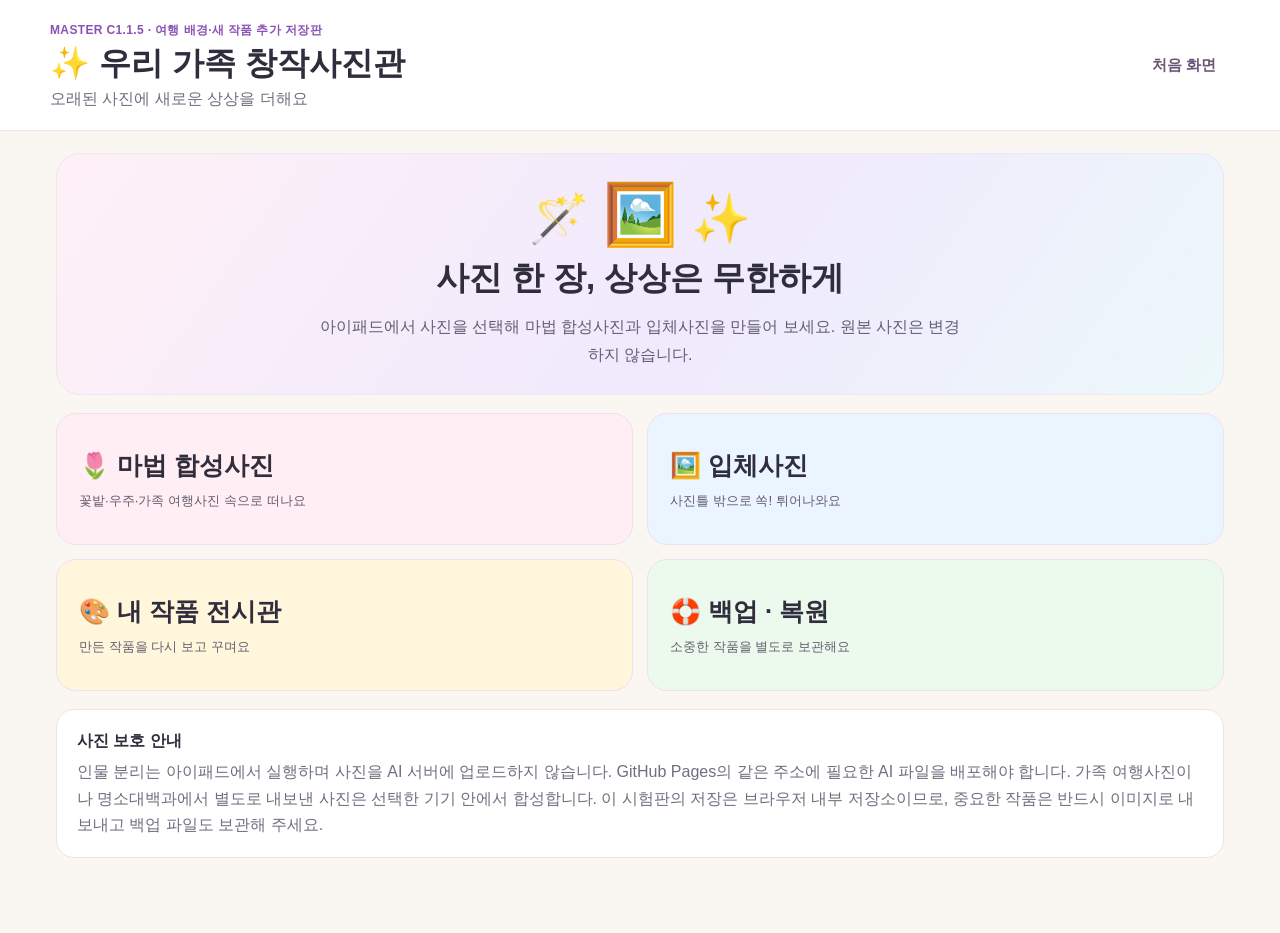
==== index.html @ 262cdc50 "Add files via upload" ====
<!doctype html>
<html lang="ko"><head><meta charset="utf-8"><meta name="viewport" content="width=device-width, initial-scale=1, viewport-fit=cover"><meta name="theme-color" content="#faf5ee"><meta name="apple-mobile-web-app-capable" content="yes"><meta name="apple-mobile-web-app-title" content="창작사진관"><title>우리 가족 창작사진관 C1.1.5</title><link rel="manifest" href="manifest.webmanifest"><link rel="stylesheet" href="style.css?v=C1_1_5"></head><body>
<header><div><span class="eyebrow">MASTER C1.1.5 · 여행 배경·새 작품 추가 저장판</span><h1>✨ 우리 가족 창작사진관</h1><p>오래된 사진에 새로운 상상을 더해요</p></div><button class="quiet" id="homeBtn">처음 화면</button></header>
<main>
<section id="home" class="screen active"><div class="hero"><div class="hero-art">🪄 <span>🖼️</span> ✨</div><h2>사진 한 장, 상상은 무한하게</h2><p>아이패드에서 사진을 선택해 마법 합성사진과 입체사진을 만들어 보세요. 원본 사진은 변경하지 않습니다.</p></div><div class="home-grid"><button class="home-tile pink" data-mode="magic"><b>🌷 마법 합성사진</b><span>꽃밭·우주·가족 여행사진 속으로 떠나요</span></button><button class="home-tile blue" data-mode="pop"><b>🖼️ 입체사진</b><span>사진틀 밖으로 쏙! 튀어나와요</span></button><button class="home-tile cream" id="galleryOpen"><b>🎨 내 작품 전시관</b><span>만든 작품을 다시 보고 꾸며요</span></button><button class="home-tile green" id="backupOpen"><b>🛟 백업 · 복원</b><span>소중한 작품을 별도로 보관해요</span></button></div><div class="notice"><b>사진 보호 안내</b><p>인물 분리는 아이패드에서 실행하며 사진을 AI 서버에 업로드하지 않습니다. GitHub Pages의 같은 주소에 필요한 AI 파일을 배포해야 합니다. 가족 여행사진이나 명소대백과에서 별도로 내보낸 사진은 선택한 기기 안에서 합성합니다. 이 시험판의 저장은 브라우저 내부 저장소이므로, 중요한 작품은 반드시 이미지로 내보내고 백업 파일도 보관해 주세요.</p></div></section>
<section id="editor" class="screen"><div class="section-head"><div><span class="eyebrow" id="modeLabel">마법 합성사진</span><h2>나만의 작품 만들기</h2></div><button class="quiet" id="backToHome">← 돌아가기</button></div><div class="work-layout"><div class="canvas-wrap"><canvas id="scene" width="900" height="900" aria-label="작품 미리보기"></canvas><div class="canvas-actions"><div class="photo-picker-wrap"><label for="photoFile" class="photo-picker-title">📷 사진 가져오기</label><input type="file" id="photoFile" class="photo-picker" accept="image/*,.jpg,.jpeg,.png,.webp,.heic,.heif" aria-label="아이패드 사진 보관함에서 사진 선택"><div id="photoStatus" class="photo-status" role="status">위의 파일 선택을 누르고 사진 보관함에서 선택하세요.</div></div><button id="exportPng" class="button">⬇️ 완성사진 저장</button></div><div class="help" id="canvasHelp">사진을 고른 뒤 ✂️ 누끼에서 마법으로 인물을 분리해 보세요.</div></div><div class="controls"><div class="tab-row"><button data-tab="setting" class="tab selected">🎨 꾸미기</button><button data-tab="cutout" class="tab">✂️ 누끼</button><button data-tab="details" class="tab">✨ 장식</button><button data-tab="save" class="tab">💾 저장</button></div><div class="panel active" id="panel-setting"><h3>배경 선택</h3><div id="backgrounds" class="choices"></div>
<div class="travel-import">
<h3>🏖️ 우리 가족 상상여행</h3><p class="help">가족이 찍은 여행사진을 배경으로 골라 보세요. 아이만 자동 누끼따기한 뒤 여행지 풍경에 배치할 수 있습니다.</p>
<label class="photo-picker-title" for="travelBackgroundFile">📷 가족 여행사진 배경 가져오기</label>
<input id="travelBackgroundFile" class="photo-picker" type="file" accept="image/*,.jpg,.jpeg,.png,.webp,.heic,.heif" aria-label="가족 여행사진 배경 선택">
<p class="help" style="margin-top:5px">명소대백과에서 선택해 파일 또는 사진 앱에 저장한 명소 사진도 여기서 가져올 수 있습니다. 명소대백과의 저장자료를 직접 수정하지 않습니다.</p>
<label>여행지·명소 이름<input type="text" id="placeName" maxlength="60" placeholder="예: 제주도, 에펠탑, 경복궁"></label>
<div id="travelStatus" class="photo-status" role="status">사진을 선택하면 여행 배경으로 바뀝니다.</div>
<div id="travelBackgroundAdjust" hidden><label>배경 확대 <output id="bgZoomValue">100%</output><input id="bgZoom" type="range" min="100" max="250" value="100"></label><label>좌우 위치 <output id="bgXValue">0</output><input id="bgX" type="range" min="-100" max="100" value="0"></label><label>상하 위치 <output id="bgYValue">0</output><input id="bgY" type="range" min="-100" max="100" value="0"></label></div>
<button type="button" class="button" id="clearTravelBackground">그림 배경으로 돌아가기</button>
</div><h3>인물 조절</h3><label>크기 <output id="scaleValue">100%</output><input type="range" id="scale" min="20" max="250" value="100"></label><label>기울기 <output id="rotateValue">0°</output><input type="range" id="rotate" min="-45" max="45" value="0"></label><label>그림자 <output id="shadowValue">45%</output><input type="range" id="shadow" min="0" max="100" value="45"></label><button class="button" id="resetPosition">인물 가운데로</button><div id="popSettings"><h3>액자 스타일</h3><div id="frames" class="choices"></div><label>액자 크기 <output id="frameSizeValue">70%</output><input type="range" id="frameSize" min="45" max="95" value="70"></label></div></div><div class="panel" id="panel-cutout"><h3>🪄 마법으로 인물 따기</h3><p class="help">아이 사진을 선택한 다음 버튼을 한 번 누르세요. 배경을 AI가 자동으로 분리합니다. <b>사진 원본은 외부 AI 서버에 보내지 않고 아이패드에서 처리합니다.</b> 실행에 필요한 프로그램은 창작사진관과 같은 주소에서 내려받습니다.</p><button class="button strong" id="autoPerson" type="button">🪄 자동으로 인물 따기</button><div id="personStatus" class="photo-status" role="status">사진을 가져온 뒤 마법 버튼을 누르세요.</div><details class="manual-tools"><summary>어른용: 가장자리만 조금 다듬기 (선택사항)</summary><p class="help">잘못 지워진 부분만 복구할 수 있습니다. 아이가 직접 사용할 필요는 없습니다.</p><div class="actions"><button class="button selected-tool" data-brush="erase">지우개</button><button class="button" data-brush="restore">복구 붓</button><button class="button" id="autoCorners" type="button" style="display:none">숨긴 이전 도구</button></div><label>붓 크기 <output id="brushValue">40</output><input type="range" id="brushSize" min="8" max="140" value="40"></label><div class="actions"><button class="button" id="undoMask">↶ 되돌리기</button><button class="button" id="resetMask">처음으로</button></div></details></div><div class="panel" id="panel-details"><h3>장식 더하기</h3><div class="stickers" id="stickers"></div><p class="help">장식을 누르면 작품에 추가됩니다. 화면에서 끌어서 이동할 수 있습니다.</p><div class="actions"><button class="button" id="deleteSticker">선택 장식 삭제</button><button class="button" id="clearSticker">장식 모두 지우기</button></div><label>장식 크기 <output id="stickerSizeValue">80</output><input type="range" id="stickerSize" min="30" max="180" value="80"></label><h3>작품 제목</h3><input type="text" id="artText" maxlength="32" placeholder="예: 별나라로 떠난 날"></div><div class="panel" id="panel-save"><h3>완성한 작품 보관하기</h3><label>작품 이름<input id="artName" type="text" maxlength="50" placeholder="내 마법 사진"></label><div class="actions"><button class="button strong" id="saveProject">💾 새 작품으로 저장</button><button class="button" id="overwriteProject" hidden>기존 작품 수정 저장</button><button class="button" id="exportPng2">⬇️ PNG 내보내기</button></div><p class="help">다시 편집한 작품을 저장해도 이전 작품은 그대로 남습니다. 별도로 「기존 작품 수정 저장」을 누를 때만 해당 작품을 변경합니다. 작품과 편집 정보를 기기의 브라우저 저장소에 보관합니다. Safari 데이터를 지우거나 앱을 삭제하면 사라질 수 있습니다. 중요한 작품은 꼭 내보내기와 백업을 하세요.</p></div></div></div></section>
<section id="gallery" class="screen"><div class="section-head"><div><span class="eyebrow">내가 만든 상상의 사진</span><h2>🎨 내 작품 전시관 <span id="workCount"></span></h2></div><button class="button" id="galleryHome">+ 새로운 작품</button></div><div id="galleryGrid" class="gallery-grid"></div><div id="emptyGallery" class="empty">아직 작품이 없어요.<br>첫 마법 사진을 만들어 볼까요? ✨</div><div class="slide-tools"><button class="button" id="slideStart">▶ 자동 감상</button><button class="button" id="slideStop">■ 멈추기</button></div></section>
<section id="backup" class="screen"><div class="section-head"><div><span class="eyebrow">자료 보호</span><h2>🛟 백업 · 복원</h2></div><button class="quiet" id="backupHome">← 돌아가기</button></div><div class="info-card"><h3>작품 전체 백업</h3><p>전시관의 작품 사진과 편집 정보를 하나의 JSON 파일로 내보냅니다. 파일이 커질 수 있으며 Safari의 브라우저 저장 기능보다 별도 백업이 안전합니다.</p><button class="button strong" id="backupDownload">전체 백업 파일 만들기</button></div><div class="info-card"><h3>백업에서 복원</h3><p>기존 작품은 그대로 두고, 백업에만 있는 작품을 추가합니다. 같은 작품 ID가 있으면 기존 작품을 보존합니다.</p><label class="button" for="backupFile">백업 파일 선택</label><input type="file" id="backupFile" accept="application/json,.json" hidden></div><div class="info-card"><h3>기기 저장 안내</h3><p>이 버전은 계정 없이 단일 기기에서 동작합니다. 같은 GitHub Pages 주소의 다른 앱과 저장 용량을 공유할 수도 있습니다. 기존 명소대백과·음식도감의 Safari 데이터를 삭제하지 마세요.</p></div></section>
</main><div id="toast" role="status"></div><div id="viewModal" class="modal hidden"><div class="modal-inner"><div class="modal-top"><b id="modalTitle"></b><button class="quiet" id="modalClose">닫기 ✕</button></div><img id="modalImage" alt="완성된 작품"><div class="actions"><button class="button" id="modalEdit">✏️ 다른 작품 만들기</button><button class="button" id="modalDownload">⬇️ 이미지 저장</button><button class="button danger" id="modalDelete">작품 삭제</button></div></div></div><script src="app.js?v=C1_1_5"></script></body></html>
---- style.css ----
:root{--ink:#302d3d;--muted:#736d80;--accent:#8b52b5;--line:#ebe3eb;--paper:#fff;--bg:#faf7f2}*{box-sizing:border-box}html{font-family:-apple-system,BlinkMacSystemFont,"Apple SD Gothic Neo","Malgun Gothic",sans-serif;color:var(--ink);background:var(--bg)}body{margin:0}header{display:flex;justify-content:space-between;align-items:center;gap:12px;padding:20px max(20px,calc((100vw - 1180px)/2));background:#fff;border-bottom:1px solid var(--line)}h1{font-size:clamp(23px,4vw,32px);margin:3px 0}header p{margin:0;color:var(--muted)}.eyebrow{font-size:12px;font-weight:750;color:var(--accent);letter-spacing:.03em}h2{font-size:clamp(22px,3vw,27px);margin:6px 0 12px}h3{font-size:17px;margin:18px 0 9px}main{max-width:1200px;margin:0 auto;padding:22px 16px 75px}.screen{display:none}.screen.active{display:block}.hero{background:linear-gradient(125deg,#fff0f6,#f0eafd 55%,#ecf8fa);border:1px solid #f0e6ef;border-radius:24px;text-align:center;padding:25px 18px}.hero-art{font-size:48px}.hero-art span{font-size:60px}.hero h2{font-size:clamp(23px,3.5vw,33px)}.hero p{max-width:650px;margin:0 auto;color:#655d74;line-height:1.75}.home-grid{display:grid;grid-template-columns:repeat(2,1fr);gap:14px;margin-top:18px}.home-tile{cursor:pointer;text-align:left;min-height:132px;border-radius:20px;border:1px solid #eee1ed;padding:22px;display:flex;flex-direction:column;justify-content:center;gap:10px;color:var(--ink)}.home-tile b{font-size:clamp(19px,2.7vw,25px)}.home-tile span{color:#655e6d}.pink{background:#ffeef4}.blue{background:#eaf5ff}.cream{background:#fff6dc}.green{background:#ebfaed}.notice,.info-card{background:#fff;border:1px solid var(--line);padding:18px 20px;border-radius:18px;margin-top:18px;line-height:1.65}.notice p{margin:5px 0 0;color:var(--muted)}.section-head{display:flex;justify-content:space-between;align-items:center;gap:12px;margin-bottom:16px}.work-layout{display:grid;grid-template-columns:minmax(0,1.15fr) minmax(300px,.85fr);gap:19px}.canvas-wrap,.controls{background:white;border:1px solid var(--line);border-radius:18px;padding:14px;min-width:0}#scene{display:block;width:100%;aspect-ratio:1/1;background:#f7e8fb;touch-action:none;border-radius:12px;box-shadow:0 1px 6px #0001}.canvas-actions,.actions{display:flex;flex-wrap:wrap;gap:9px;margin-top:12px}.button,.quiet{cursor:pointer;appearance:none;border:1px solid #e2d5e5;background:white;border-radius:11px;padding:11px 14px;font-size:15px;font-weight:700;color:var(--ink);text-align:center;display:inline-block;text-decoration:none}.button.strong{background:#8251a6;color:white;border-color:#8251a6}.button.danger{color:#a62a50;border-color:#f2c2ce}.quiet{border:0;color:#695576}.button:active,.quiet:active{transform:scale(.98)}.button:disabled{opacity:.45}.help{font-size:13px;line-height:1.65;color:var(--muted);margin-top:12px}.tab-row{display:grid;grid-template-columns:repeat(4,1fr);gap:4px}.tab{background:#f4eff5;border:0;border-radius:9px;padding:12px 4px;font-size:13px;font-weight:700;color:#5b5665;cursor:pointer}.tab.selected{background:#8b52b5;color:white}.panel{display:none;padding:8px 3px}.panel.active{display:block}.choices,.stickers{display:flex;gap:8px;flex-wrap:wrap}.choice{border:1px solid #e6d8e9;background:#faf6fb;padding:10px 12px;border-radius:10px;font-size:14px;font-weight:750;cursor:pointer}.choice.selected{background:#f1e3ff;border:2px solid #8b52b5;padding:9px 11px}.stickers button{font-size:25px;background:#fff;border:1px solid #ddd;border-radius:12px;padding:10px;cursor:pointer}label{display:block;font-size:14px;font-weight:700;margin:14px 0;color:#51465c}label output{float:right;color:#8b52b5}input[type=range]{width:100%;margin-top:11px;accent-color:#8b52b5;height:24px}input[type=text]{display:block;width:100%;margin-top:8px;padding:12px;border-radius:11px;border:1px solid #ded6e4;font-size:16px}#artText{margin-top:8px}.gallery-grid{display:grid;grid-template-columns:repeat(3,minmax(0,1fr));gap:14px}.work-card{background:white;border:1px solid var(--line);border-radius:16px;overflow:hidden;cursor:pointer;text-align:left;padding:0;color:inherit}.work-card img{width:100%;aspect-ratio:1/1;object-fit:contain;background:#f6eff6;display:block}.work-card div{padding:12px}.work-card b{display:block;margin-bottom:4px}.work-card span{font-size:12px;color:var(--muted)}.empty{text-align:center;padding:80px 12px;color:var(--muted);font-size:18px;line-height:1.8}.slide-tools{display:flex;gap:9px;margin-top:18px}.modal{position:fixed;inset:0;z-index:10;background:#1c152ccf;display:flex;align-items:center;justify-content:center;padding:12px}.modal.hidden{display:none}.modal-inner{background:#fff;border-radius:17px;width:min(740px,100%);max-height:96dvh;overflow:auto;padding:13px}.modal-top{display:flex;align-items:center;justify-content:space-between}.modal-inner img{max-height:65dvh;max-width:100%;width:100%;object-fit:contain;background:#f6f2f6;border-radius:8px}.modal-inner .actions{justify-content:center}#toast{position:fixed;bottom:22px;left:50%;transform:translateX(-50%);background:#33283e;color:white;padding:12px 18px;border-radius:13px;max-width:90%;z-index:30;display:none;text-align:center;box-shadow:0 6px 25px #0002}#toast.on{display:block}@media(max-width:750px){header{padding:14px 16px}header p{font-size:12px}main{padding:16px 10px 50px}.work-layout{grid-template-columns:1fr}.canvas-wrap{padding:9px}.controls{padding:11px}.section-head{align-items:start}.home-grid{gap:10px}.home-tile{padding:16px 12px;min-height:125px}.home-tile b{font-size:18px}.home-tile span{font-size:13px}.gallery-grid{grid-template-columns:repeat(2,minmax(0,1fr))}.button,.quiet{font-size:14px;padding:10px}header .quiet{white-space:nowrap}.tab{font-size:12px}}

.selected-tool{background:#f1e3ff;border-color:#8b52b5;color:#6c2f9a}

/* C1.0.1: iPad Safari에서는 숨긴 file input에 연결된 label이 사진 선택을 열지 못할 수 있어 실제 입력을 표시합니다. */
.photo-picker-wrap{width:100%;min-width:220px;flex:1 1 240px;background:#f7f0ff;border:1px solid #dbc9e8;border-radius:13px;padding:10px 12px}
.photo-picker-title{display:block;margin:0 0 8px;font-weight:800;color:#68428d;font-size:16px}
.photo-picker{display:block;max-width:100%;width:100%;font-size:16px;color:#35263c;min-height:38px}
.photo-picker::file-selector-button{background:#8251a6;color:#fff;border:0;border-radius:10px;padding:12px 14px;margin-right:8px;font-weight:750;font-size:15px;cursor:pointer}
.photo-status{font-size:13px;color:#655872;margin-top:9px;line-height:1.5;overflow-wrap:anywhere}

/* C1.1.5: travel background picker */
.travel-import{margin-top:17px;padding:13px;border:1px solid #dfcdea;border-radius:14px;background:#faf5ff}.travel-import h3{margin:0 0 6px}.travel-import .photo-picker-title{margin-top:12px}.travel-import label{margin-bottom:9px}.travel-import input[type=text]{background:white}#travelBackgroundAdjust[hidden]{display:none}
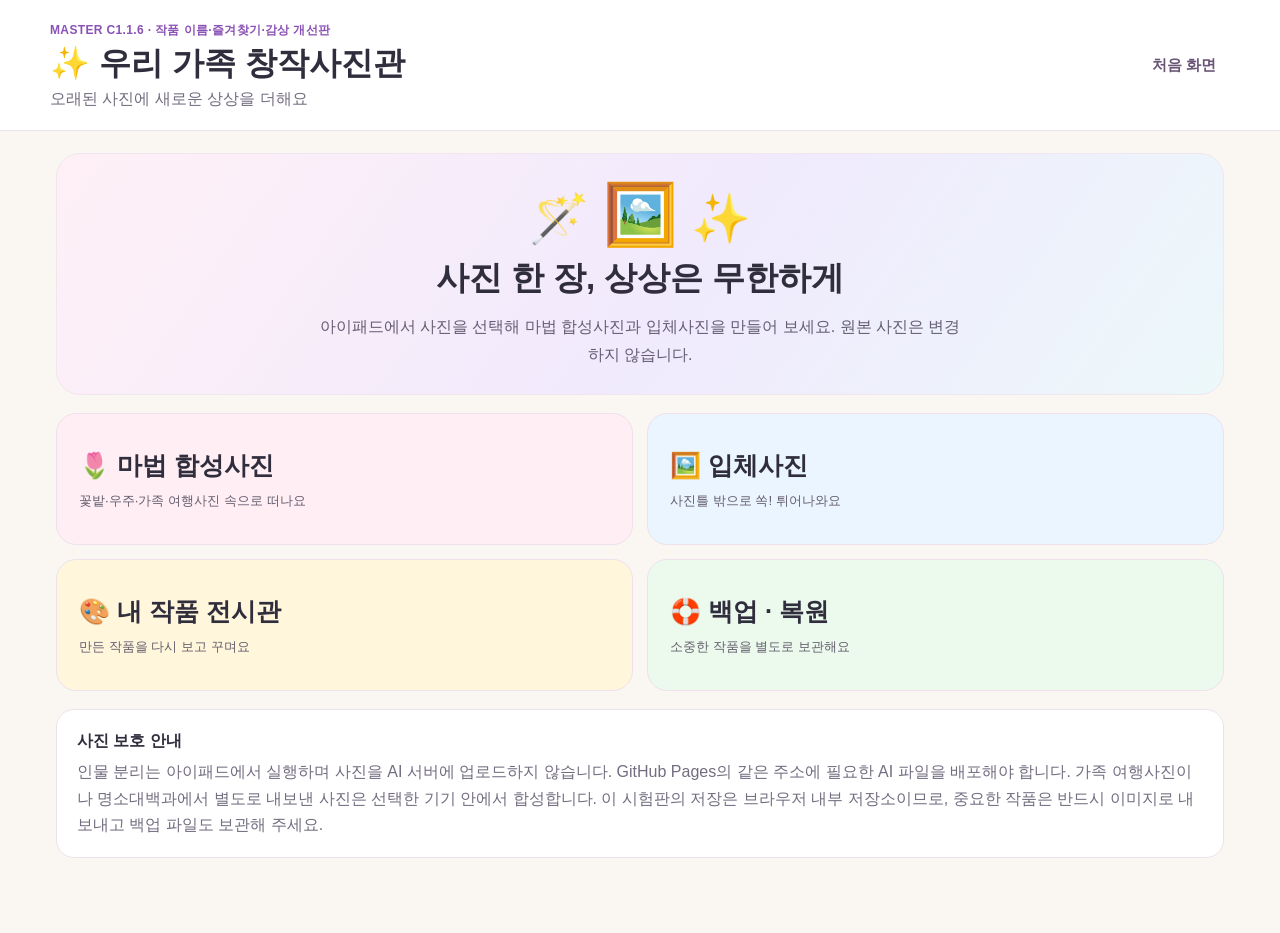
==== commit d97fbcdc: "Add files via upload" ====
--- a/index.html
+++ b/index.html
@@ -1,6 +1,6 @@
 <!doctype html>
-<html lang="ko"><head><meta charset="utf-8"><meta name="viewport" content="width=device-width, initial-scale=1, viewport-fit=cover"><meta name="theme-color" content="#faf5ee"><meta name="apple-mobile-web-app-capable" content="yes"><meta name="apple-mobile-web-app-title" content="창작사진관"><title>우리 가족 창작사진관 C1.1.5</title><link rel="manifest" href="manifest.webmanifest"><link rel="stylesheet" href="style.css?v=C1_1_5"></head><body>
-<header><div><span class="eyebrow">MASTER C1.1.5 · 여행 배경·새 작품 추가 저장판</span><h1>✨ 우리 가족 창작사진관</h1><p>오래된 사진에 새로운 상상을 더해요</p></div><button class="quiet" id="homeBtn">처음 화면</button></header>
+<html lang="ko"><head><meta charset="utf-8"><meta name="viewport" content="width=device-width, initial-scale=1, viewport-fit=cover"><meta name="theme-color" content="#faf5ee"><meta name="apple-mobile-web-app-capable" content="yes"><meta name="apple-mobile-web-app-title" content="창작사진관"><title>우리 가족 창작사진관 C1.1.6</title><link rel="manifest" href="manifest.webmanifest"><link rel="stylesheet" href="style.css?v=C1_1_6"></head><body>
+<header><div><span class="eyebrow">MASTER C1.1.6 · 작품 이름·즐겨찾기·감상 개선판</span><h1>✨ 우리 가족 창작사진관</h1><p>오래된 사진에 새로운 상상을 더해요</p></div><button class="quiet" id="homeBtn">처음 화면</button></header>
 <main>
 <section id="home" class="screen active"><div class="hero"><div class="hero-art">🪄 <span>🖼️</span> ✨</div><h2>사진 한 장, 상상은 무한하게</h2><p>아이패드에서 사진을 선택해 마법 합성사진과 입체사진을 만들어 보세요. 원본 사진은 변경하지 않습니다.</p></div><div class="home-grid"><button class="home-tile pink" data-mode="magic"><b>🌷 마법 합성사진</b><span>꽃밭·우주·가족 여행사진 속으로 떠나요</span></button><button class="home-tile blue" data-mode="pop"><b>🖼️ 입체사진</b><span>사진틀 밖으로 쏙! 튀어나와요</span></button><button class="home-tile cream" id="galleryOpen"><b>🎨 내 작품 전시관</b><span>만든 작품을 다시 보고 꾸며요</span></button><button class="home-tile green" id="backupOpen"><b>🛟 백업 · 복원</b><span>소중한 작품을 별도로 보관해요</span></button></div><div class="notice"><b>사진 보호 안내</b><p>인물 분리는 아이패드에서 실행하며 사진을 AI 서버에 업로드하지 않습니다. GitHub Pages의 같은 주소에 필요한 AI 파일을 배포해야 합니다. 가족 여행사진이나 명소대백과에서 별도로 내보낸 사진은 선택한 기기 안에서 합성합니다. 이 시험판의 저장은 브라우저 내부 저장소이므로, 중요한 작품은 반드시 이미지로 내보내고 백업 파일도 보관해 주세요.</p></div></section>
 <section id="editor" class="screen"><div class="section-head"><div><span class="eyebrow" id="modeLabel">마법 합성사진</span><h2>나만의 작품 만들기</h2></div><button class="quiet" id="backToHome">← 돌아가기</button></div><div class="work-layout"><div class="canvas-wrap"><canvas id="scene" width="900" height="900" aria-label="작품 미리보기"></canvas><div class="canvas-actions"><div class="photo-picker-wrap"><label for="photoFile" class="photo-picker-title">📷 사진 가져오기</label><input type="file" id="photoFile" class="photo-picker" accept="image/*,.jpg,.jpeg,.png,.webp,.heic,.heif" aria-label="아이패드 사진 보관함에서 사진 선택"><div id="photoStatus" class="photo-status" role="status">위의 파일 선택을 누르고 사진 보관함에서 선택하세요.</div></div><button id="exportPng" class="button">⬇️ 완성사진 저장</button></div><div class="help" id="canvasHelp">사진을 고른 뒤 ✂️ 누끼에서 마법으로 인물을 분리해 보세요.</div></div><div class="controls"><div class="tab-row"><button data-tab="setting" class="tab selected">🎨 꾸미기</button><button data-tab="cutout" class="tab">✂️ 누끼</button><button data-tab="details" class="tab">✨ 장식</button><button data-tab="save" class="tab">💾 저장</button></div><div class="panel active" id="panel-setting"><h3>배경 선택</h3><div id="backgrounds" class="choices"></div>
@@ -13,7 +13,7 @@
 <div id="travelStatus" class="photo-status" role="status">사진을 선택하면 여행 배경으로 바뀝니다.</div>
 <div id="travelBackgroundAdjust" hidden><label>배경 확대 <output id="bgZoomValue">100%</output><input id="bgZoom" type="range" min="100" max="250" value="100"></label><label>좌우 위치 <output id="bgXValue">0</output><input id="bgX" type="range" min="-100" max="100" value="0"></label><label>상하 위치 <output id="bgYValue">0</output><input id="bgY" type="range" min="-100" max="100" value="0"></label></div>
 <button type="button" class="button" id="clearTravelBackground">그림 배경으로 돌아가기</button>
-</div><h3>인물 조절</h3><label>크기 <output id="scaleValue">100%</output><input type="range" id="scale" min="20" max="250" value="100"></label><label>기울기 <output id="rotateValue">0°</output><input type="range" id="rotate" min="-45" max="45" value="0"></label><label>그림자 <output id="shadowValue">45%</output><input type="range" id="shadow" min="0" max="100" value="45"></label><button class="button" id="resetPosition">인물 가운데로</button><div id="popSettings"><h3>액자 스타일</h3><div id="frames" class="choices"></div><label>액자 크기 <output id="frameSizeValue">70%</output><input type="range" id="frameSize" min="45" max="95" value="70"></label></div></div><div class="panel" id="panel-cutout"><h3>🪄 마법으로 인물 따기</h3><p class="help">아이 사진을 선택한 다음 버튼을 한 번 누르세요. 배경을 AI가 자동으로 분리합니다. <b>사진 원본은 외부 AI 서버에 보내지 않고 아이패드에서 처리합니다.</b> 실행에 필요한 프로그램은 창작사진관과 같은 주소에서 내려받습니다.</p><button class="button strong" id="autoPerson" type="button">🪄 자동으로 인물 따기</button><div id="personStatus" class="photo-status" role="status">사진을 가져온 뒤 마법 버튼을 누르세요.</div><details class="manual-tools"><summary>어른용: 가장자리만 조금 다듬기 (선택사항)</summary><p class="help">잘못 지워진 부분만 복구할 수 있습니다. 아이가 직접 사용할 필요는 없습니다.</p><div class="actions"><button class="button selected-tool" data-brush="erase">지우개</button><button class="button" data-brush="restore">복구 붓</button><button class="button" id="autoCorners" type="button" style="display:none">숨긴 이전 도구</button></div><label>붓 크기 <output id="brushValue">40</output><input type="range" id="brushSize" min="8" max="140" value="40"></label><div class="actions"><button class="button" id="undoMask">↶ 되돌리기</button><button class="button" id="resetMask">처음으로</button></div></details></div><div class="panel" id="panel-details"><h3>장식 더하기</h3><div class="stickers" id="stickers"></div><p class="help">장식을 누르면 작품에 추가됩니다. 화면에서 끌어서 이동할 수 있습니다.</p><div class="actions"><button class="button" id="deleteSticker">선택 장식 삭제</button><button class="button" id="clearSticker">장식 모두 지우기</button></div><label>장식 크기 <output id="stickerSizeValue">80</output><input type="range" id="stickerSize" min="30" max="180" value="80"></label><h3>작품 제목</h3><input type="text" id="artText" maxlength="32" placeholder="예: 별나라로 떠난 날"></div><div class="panel" id="panel-save"><h3>완성한 작품 보관하기</h3><label>작품 이름<input id="artName" type="text" maxlength="50" placeholder="내 마법 사진"></label><div class="actions"><button class="button strong" id="saveProject">💾 새 작품으로 저장</button><button class="button" id="overwriteProject" hidden>기존 작품 수정 저장</button><button class="button" id="exportPng2">⬇️ PNG 내보내기</button></div><p class="help">다시 편집한 작품을 저장해도 이전 작품은 그대로 남습니다. 별도로 「기존 작품 수정 저장」을 누를 때만 해당 작품을 변경합니다. 작품과 편집 정보를 기기의 브라우저 저장소에 보관합니다. Safari 데이터를 지우거나 앱을 삭제하면 사라질 수 있습니다. 중요한 작품은 꼭 내보내기와 백업을 하세요.</p></div></div></div></section>
-<section id="gallery" class="screen"><div class="section-head"><div><span class="eyebrow">내가 만든 상상의 사진</span><h2>🎨 내 작품 전시관 <span id="workCount"></span></h2></div><button class="button" id="galleryHome">+ 새로운 작품</button></div><div id="galleryGrid" class="gallery-grid"></div><div id="emptyGallery" class="empty">아직 작품이 없어요.<br>첫 마법 사진을 만들어 볼까요? ✨</div><div class="slide-tools"><button class="button" id="slideStart">▶ 자동 감상</button><button class="button" id="slideStop">■ 멈추기</button></div></section>
+</div><h3>인물 조절</h3><label>크기 <output id="scaleValue">100%</output><input type="range" id="scale" min="20" max="250" value="100"></label><label>기울기 <output id="rotateValue">0°</output><input type="range" id="rotate" min="-45" max="45" value="0"></label><label>그림자 <output id="shadowValue">45%</output><input type="range" id="shadow" min="0" max="100" value="45"></label><button class="button" id="resetPosition">인물 가운데로</button><div id="popSettings"><h3>액자 스타일</h3><div id="frames" class="choices"></div><label>액자 크기 <output id="frameSizeValue">70%</output><input type="range" id="frameSize" min="45" max="95" value="70"></label></div></div><div class="panel" id="panel-cutout"><h3>🪄 마법으로 인물 따기</h3><p class="help">아이 사진을 선택한 다음 버튼을 한 번 누르세요. 배경을 AI가 자동으로 분리합니다. <b>사진 원본은 외부 AI 서버에 보내지 않고 아이패드에서 처리합니다.</b> 실행에 필요한 프로그램은 창작사진관과 같은 주소에서 내려받습니다.</p><button class="button strong" id="autoPerson" type="button">🪄 자동으로 인물 따기</button><div id="personStatus" class="photo-status" role="status">사진을 가져온 뒤 마법 버튼을 누르세요.</div><details class="manual-tools"><summary>어른용: 가장자리만 조금 다듬기 (선택사항)</summary><p class="help">잘못 지워진 부분만 복구할 수 있습니다. 아이가 직접 사용할 필요는 없습니다.</p><div class="actions"><button class="button selected-tool" data-brush="erase">지우개</button><button class="button" data-brush="restore">복구 붓</button><button class="button" id="autoCorners" type="button" style="display:none">숨긴 이전 도구</button></div><label>붓 크기 <output id="brushValue">40</output><input type="range" id="brushSize" min="8" max="140" value="40"></label><div class="actions"><button class="button" id="undoMask">↶ 되돌리기</button><button class="button" id="resetMask">처음으로</button></div></details></div><div class="panel" id="panel-details"><h3>장식 더하기</h3><div class="stickers" id="stickers"></div><p class="help">장식을 누르면 작품에 추가됩니다. 화면에서 끌어서 이동할 수 있습니다.</p><div class="actions"><button class="button" id="deleteSticker">선택 장식 삭제</button><button class="button" id="clearSticker">장식 모두 지우기</button></div><label>장식 크기 <output id="stickerSizeValue">80</output><input type="range" id="stickerSize" min="30" max="180" value="80"></label><h3>작품 제목</h3><input type="text" id="artText" maxlength="32" placeholder="예: 별나라로 떠난 날"></div><div class="panel" id="panel-save"><h3>완성한 작품 보관하기</h3><label>작품 이름 (비워두면 배경 이름으로 자동 지정)<input id="artName" type="text" maxlength="50" placeholder="내 마법 사진"></label><div class="actions"><button class="button strong" id="saveProject">💾 새 작품으로 저장</button><button class="button" id="overwriteProject" hidden>기존 작품 수정 저장</button><button class="button" id="exportPng2">⬇️ PNG 내보내기</button></div><p class="help">다시 편집한 작품을 저장해도 이전 작품은 그대로 남습니다. 별도로 「기존 작품 수정 저장」을 누를 때만 해당 작품을 변경합니다. 작품과 편집 정보를 기기의 브라우저 저장소에 보관합니다. Safari 데이터를 지우거나 앱을 삭제하면 사라질 수 있습니다. 중요한 작품은 꼭 내보내기와 백업을 하세요.</p></div></div></div></section>
+<section id="gallery" class="screen"><div class="section-head"><div><span class="eyebrow">내가 만든 상상의 사진</span><h2>🎨 내 작품 전시관 <span id="workCount"></span></h2></div><button class="button" id="galleryHome">+ 새로운 작품</button></div><div class="gallery-filter" role="group" aria-label="작품 전시관 보기"><button type="button" id="galleryAll" class="button selected-filter">전체 작품</button><button type="button" id="galleryFavorites" class="button">⭐ 즐겨찾기</button></div><div id="galleryGrid" class="gallery-grid"></div><div id="emptyGallery" class="empty">아직 작품이 없어요.<br>첫 마법 사진을 만들어 볼까요? ✨</div><div class="slide-tools"><button class="button" id="slideStart">▶ 자동 감상</button><button class="button" id="slideStop">■ 멈추기</button><label class="slide-speed-label">넘김 간격 <select id="slideSpeed" aria-label="자동 감상 넘김 간격"><option value="3000">3초</option><option value="5000" selected>5초</option><option value="8000">8초</option></select></label></div></section>
 <section id="backup" class="screen"><div class="section-head"><div><span class="eyebrow">자료 보호</span><h2>🛟 백업 · 복원</h2></div><button class="quiet" id="backupHome">← 돌아가기</button></div><div class="info-card"><h3>작품 전체 백업</h3><p>전시관의 작품 사진과 편집 정보를 하나의 JSON 파일로 내보냅니다. 파일이 커질 수 있으며 Safari의 브라우저 저장 기능보다 별도 백업이 안전합니다.</p><button class="button strong" id="backupDownload">전체 백업 파일 만들기</button></div><div class="info-card"><h3>백업에서 복원</h3><p>기존 작품은 그대로 두고, 백업에만 있는 작품을 추가합니다. 같은 작품 ID가 있으면 기존 작품을 보존합니다.</p><label class="button" for="backupFile">백업 파일 선택</label><input type="file" id="backupFile" accept="application/json,.json" hidden></div><div class="info-card"><h3>기기 저장 안내</h3><p>이 버전은 계정 없이 단일 기기에서 동작합니다. 같은 GitHub Pages 주소의 다른 앱과 저장 용량을 공유할 수도 있습니다. 기존 명소대백과·음식도감의 Safari 데이터를 삭제하지 마세요.</p></div></section>
-</main><div id="toast" role="status"></div><div id="viewModal" class="modal hidden"><div class="modal-inner"><div class="modal-top"><b id="modalTitle"></b><button class="quiet" id="modalClose">닫기 ✕</button></div><img id="modalImage" alt="완성된 작품"><div class="actions"><button class="button" id="modalEdit">✏️ 다른 작품 만들기</button><button class="button" id="modalDownload">⬇️ 이미지 저장</button><button class="button danger" id="modalDelete">작품 삭제</button></div></div></div><script src="app.js?v=C1_1_5"></script></body></html>
+</main><div id="toast" role="status"></div><div id="viewModal" class="modal hidden"><div class="modal-inner"><div class="modal-top"><b id="modalTitle"></b><button class="quiet" id="modalClose">닫기 ✕</button></div><img id="modalImage" alt="완성된 작품"><div class="actions"><button class="button" id="modalFavorite">☆ 즐겨찾기</button><button class="button" id="modalEdit">✏️ 다른 작품 만들기</button><button class="button" id="modalDownload">⬇️ 이미지 저장</button><button class="button danger" id="modalDelete">작품 삭제</button></div></div></div><script src="app.js?v=C1_1_6"></script></body></html>
--- a/style.css
+++ b/style.css
@@ -11,3 +11,5 @@
 
 /* C1.1.5: travel background picker */
 .travel-import{margin-top:17px;padding:13px;border:1px solid #dfcdea;border-radius:14px;background:#faf5ff}.travel-import h3{margin:0 0 6px}.travel-import .photo-picker-title{margin-top:12px}.travel-import label{margin-bottom:9px}.travel-import input[type=text]{background:white}#travelBackgroundAdjust[hidden]{display:none}
+
+.gallery-filter{display:flex;gap:10px;flex-wrap:wrap;margin:12px 0}.gallery-filter .selected-filter{background:#e7dafd;border:2px solid #976be3;color:#4c2776;font-weight:800}.slide-speed-label{display:inline-flex;align-items:center;gap:7px;font-size:14px;font-weight:700}.slide-speed-label select{border:1px solid #ddd;border-radius:10px;padding:8px;background:white;font-size:16px}.modal .actions{flex-wrap:wrap}
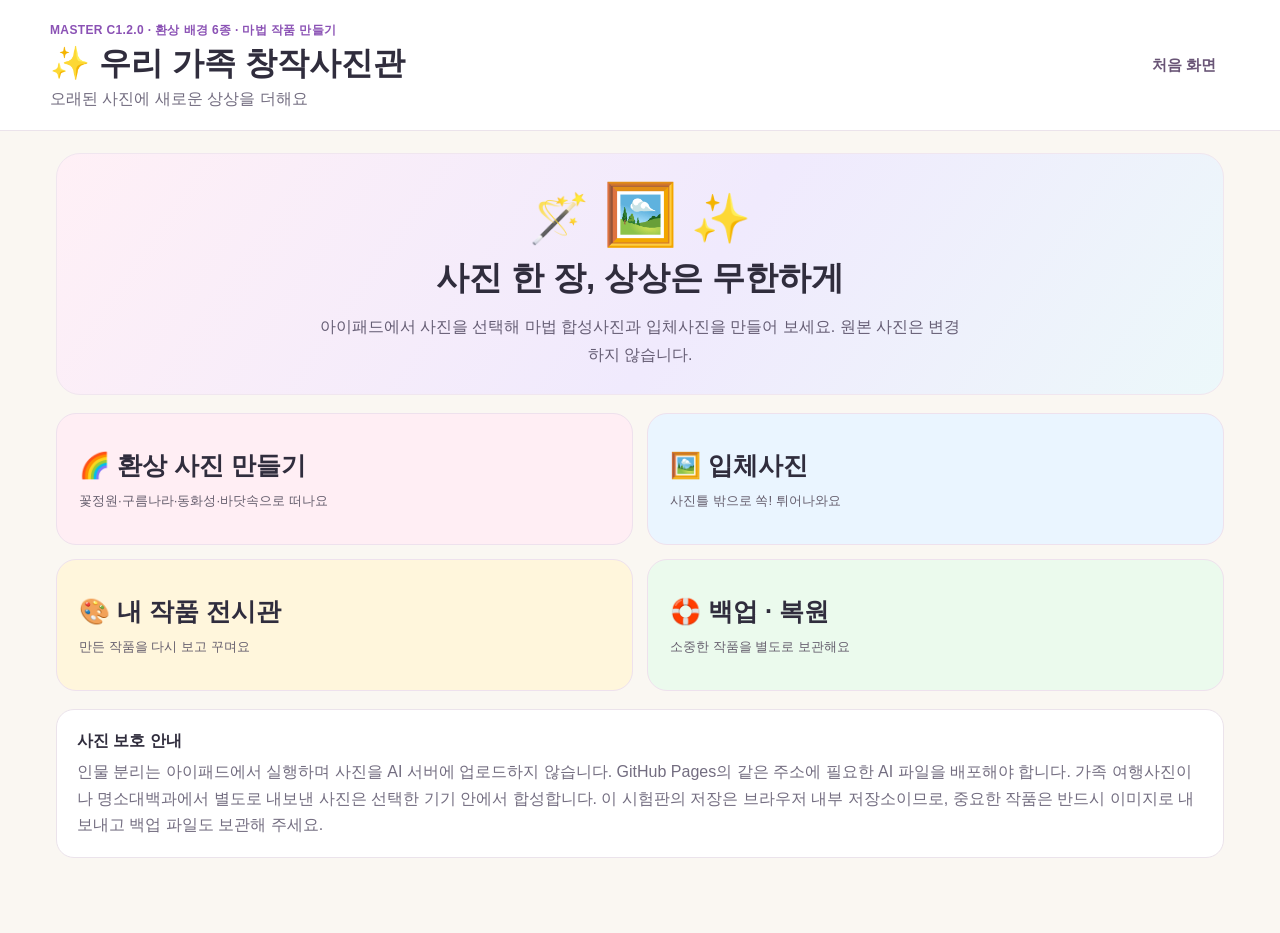
==== commit b1cadc4c: "Add files via upload" ====
--- a/index.html
+++ b/index.html
@@ -1,9 +1,9 @@
 <!doctype html>
-<html lang="ko"><head><meta charset="utf-8"><meta name="viewport" content="width=device-width, initial-scale=1, viewport-fit=cover"><meta name="theme-color" content="#faf5ee"><meta name="apple-mobile-web-app-capable" content="yes"><meta name="apple-mobile-web-app-title" content="창작사진관"><title>우리 가족 창작사진관 C1.1.6</title><link rel="manifest" href="manifest.webmanifest"><link rel="stylesheet" href="style.css?v=C1_1_6"></head><body>
-<header><div><span class="eyebrow">MASTER C1.1.6 · 작품 이름·즐겨찾기·감상 개선판</span><h1>✨ 우리 가족 창작사진관</h1><p>오래된 사진에 새로운 상상을 더해요</p></div><button class="quiet" id="homeBtn">처음 화면</button></header>
+<html lang="ko"><head><meta charset="utf-8"><meta name="viewport" content="width=device-width, initial-scale=1, viewport-fit=cover"><meta name="theme-color" content="#faf5ee"><meta name="apple-mobile-web-app-capable" content="yes"><meta name="apple-mobile-web-app-title" content="창작사진관"><title>우리 가족 창작사진관 C1.2.0</title><link rel="manifest" href="manifest.webmanifest"><link rel="stylesheet" href="style.css?v=C1_2_0"></head><body>
+<header><div><span class="eyebrow">MASTER C1.2.0 · 환상 배경 6종 · 마법 작품 만들기</span><h1>✨ 우리 가족 창작사진관</h1><p>오래된 사진에 새로운 상상을 더해요</p></div><button class="quiet" id="homeBtn">처음 화면</button></header>
 <main>
-<section id="home" class="screen active"><div class="hero"><div class="hero-art">🪄 <span>🖼️</span> ✨</div><h2>사진 한 장, 상상은 무한하게</h2><p>아이패드에서 사진을 선택해 마법 합성사진과 입체사진을 만들어 보세요. 원본 사진은 변경하지 않습니다.</p></div><div class="home-grid"><button class="home-tile pink" data-mode="magic"><b>🌷 마법 합성사진</b><span>꽃밭·우주·가족 여행사진 속으로 떠나요</span></button><button class="home-tile blue" data-mode="pop"><b>🖼️ 입체사진</b><span>사진틀 밖으로 쏙! 튀어나와요</span></button><button class="home-tile cream" id="galleryOpen"><b>🎨 내 작품 전시관</b><span>만든 작품을 다시 보고 꾸며요</span></button><button class="home-tile green" id="backupOpen"><b>🛟 백업 · 복원</b><span>소중한 작품을 별도로 보관해요</span></button></div><div class="notice"><b>사진 보호 안내</b><p>인물 분리는 아이패드에서 실행하며 사진을 AI 서버에 업로드하지 않습니다. GitHub Pages의 같은 주소에 필요한 AI 파일을 배포해야 합니다. 가족 여행사진이나 명소대백과에서 별도로 내보낸 사진은 선택한 기기 안에서 합성합니다. 이 시험판의 저장은 브라우저 내부 저장소이므로, 중요한 작품은 반드시 이미지로 내보내고 백업 파일도 보관해 주세요.</p></div></section>
-<section id="editor" class="screen"><div class="section-head"><div><span class="eyebrow" id="modeLabel">마법 합성사진</span><h2>나만의 작품 만들기</h2></div><button class="quiet" id="backToHome">← 돌아가기</button></div><div class="work-layout"><div class="canvas-wrap"><canvas id="scene" width="900" height="900" aria-label="작품 미리보기"></canvas><div class="canvas-actions"><div class="photo-picker-wrap"><label for="photoFile" class="photo-picker-title">📷 사진 가져오기</label><input type="file" id="photoFile" class="photo-picker" accept="image/*,.jpg,.jpeg,.png,.webp,.heic,.heif" aria-label="아이패드 사진 보관함에서 사진 선택"><div id="photoStatus" class="photo-status" role="status">위의 파일 선택을 누르고 사진 보관함에서 선택하세요.</div></div><button id="exportPng" class="button">⬇️ 완성사진 저장</button></div><div class="help" id="canvasHelp">사진을 고른 뒤 ✂️ 누끼에서 마법으로 인물을 분리해 보세요.</div></div><div class="controls"><div class="tab-row"><button data-tab="setting" class="tab selected">🎨 꾸미기</button><button data-tab="cutout" class="tab">✂️ 누끼</button><button data-tab="details" class="tab">✨ 장식</button><button data-tab="save" class="tab">💾 저장</button></div><div class="panel active" id="panel-setting"><h3>배경 선택</h3><div id="backgrounds" class="choices"></div>
+<section id="home" class="screen active"><div class="hero"><div class="hero-art">🪄 <span>🖼️</span> ✨</div><h2>사진 한 장, 상상은 무한하게</h2><p>아이패드에서 사진을 선택해 마법 합성사진과 입체사진을 만들어 보세요. 원본 사진은 변경하지 않습니다.</p></div><div class="home-grid"><button class="home-tile pink" data-mode="magic"><b>🌈 환상 사진 만들기</b><span>꽃정원·구름나라·동화성·바닷속으로 떠나요</span></button><button class="home-tile blue" data-mode="pop"><b>🖼️ 입체사진</b><span>사진틀 밖으로 쏙! 튀어나와요</span></button><button class="home-tile cream" id="galleryOpen"><b>🎨 내 작품 전시관</b><span>만든 작품을 다시 보고 꾸며요</span></button><button class="home-tile green" id="backupOpen"><b>🛟 백업 · 복원</b><span>소중한 작품을 별도로 보관해요</span></button></div><div class="notice"><b>사진 보호 안내</b><p>인물 분리는 아이패드에서 실행하며 사진을 AI 서버에 업로드하지 않습니다. GitHub Pages의 같은 주소에 필요한 AI 파일을 배포해야 합니다. 가족 여행사진이나 명소대백과에서 별도로 내보낸 사진은 선택한 기기 안에서 합성합니다. 이 시험판의 저장은 브라우저 내부 저장소이므로, 중요한 작품은 반드시 이미지로 내보내고 백업 파일도 보관해 주세요.</p></div></section>
+<section id="editor" class="screen"><div class="section-head"><div><span class="eyebrow" id="modeLabel">마법 합성사진</span><h2>나만의 작품 만들기</h2></div><button class="quiet" id="backToHome">← 돌아가기</button></div><div class="work-layout"><div class="canvas-wrap"><canvas id="scene" width="900" height="900" aria-label="작품 미리보기"></canvas><div class="canvas-actions"><div class="photo-picker-wrap"><label for="photoFile" class="photo-picker-title">📷 사진 가져오기</label><input type="file" id="photoFile" class="photo-picker" accept="image/*,.jpg,.jpeg,.png,.webp,.heic,.heif" aria-label="아이패드 사진 보관함에서 사진 선택"><div id="photoStatus" class="photo-status" role="status">위의 파일 선택을 누르고 사진 보관함에서 선택하세요.</div></div><button id="exportPng" class="button">⬇️ 완성사진 저장</button></div><div class="help" id="canvasHelp">사진을 고른 뒤 ✂️ 누끼에서 마법으로 인물을 분리해 보세요.</div></div><div class="controls"><div class="tab-row"><button data-tab="setting" class="tab selected">🎨 꾸미기</button><button data-tab="cutout" class="tab">✂️ 누끼</button><button data-tab="details" class="tab">✨ 장식</button><button data-tab="save" class="tab">💾 저장</button></div><div class="panel active" id="panel-setting"><h3>배경 선택</h3><p class="help">🌈 환상 배경을 누르면 작품에 바로 적용됩니다. 아래쪽에는 이전 배경도 남아 있습니다.</p><div id="backgrounds" class="choices"></div><div class="fantasy-actions"><button class="button strong" type="button" id="themeDecorate">🪄 이 배경에 어울리게 꾸미기</button><button class="button" type="button" id="themeClear">장식 없이 보기</button></div>
 <div class="travel-import">
 <h3>🏖️ 우리 가족 상상여행</h3><p class="help">가족이 찍은 여행사진을 배경으로 골라 보세요. 아이만 자동 누끼따기한 뒤 여행지 풍경에 배치할 수 있습니다.</p>
 <label class="photo-picker-title" for="travelBackgroundFile">📷 가족 여행사진 배경 가져오기</label>
@@ -16,4 +16,4 @@
 </div><h3>인물 조절</h3><label>크기 <output id="scaleValue">100%</output><input type="range" id="scale" min="20" max="250" value="100"></label><label>기울기 <output id="rotateValue">0°</output><input type="range" id="rotate" min="-45" max="45" value="0"></label><label>그림자 <output id="shadowValue">45%</output><input type="range" id="shadow" min="0" max="100" value="45"></label><button class="button" id="resetPosition">인물 가운데로</button><div id="popSettings"><h3>액자 스타일</h3><div id="frames" class="choices"></div><label>액자 크기 <output id="frameSizeValue">70%</output><input type="range" id="frameSize" min="45" max="95" value="70"></label></div></div><div class="panel" id="panel-cutout"><h3>🪄 마법으로 인물 따기</h3><p class="help">아이 사진을 선택한 다음 버튼을 한 번 누르세요. 배경을 AI가 자동으로 분리합니다. <b>사진 원본은 외부 AI 서버에 보내지 않고 아이패드에서 처리합니다.</b> 실행에 필요한 프로그램은 창작사진관과 같은 주소에서 내려받습니다.</p><button class="button strong" id="autoPerson" type="button">🪄 자동으로 인물 따기</button><div id="personStatus" class="photo-status" role="status">사진을 가져온 뒤 마법 버튼을 누르세요.</div><details class="manual-tools"><summary>어른용: 가장자리만 조금 다듬기 (선택사항)</summary><p class="help">잘못 지워진 부분만 복구할 수 있습니다. 아이가 직접 사용할 필요는 없습니다.</p><div class="actions"><button class="button selected-tool" data-brush="erase">지우개</button><button class="button" data-brush="restore">복구 붓</button><button class="button" id="autoCorners" type="button" style="display:none">숨긴 이전 도구</button></div><label>붓 크기 <output id="brushValue">40</output><input type="range" id="brushSize" min="8" max="140" value="40"></label><div class="actions"><button class="button" id="undoMask">↶ 되돌리기</button><button class="button" id="resetMask">처음으로</button></div></details></div><div class="panel" id="panel-details"><h3>장식 더하기</h3><div class="stickers" id="stickers"></div><p class="help">장식을 누르면 작품에 추가됩니다. 화면에서 끌어서 이동할 수 있습니다.</p><div class="actions"><button class="button" id="deleteSticker">선택 장식 삭제</button><button class="button" id="clearSticker">장식 모두 지우기</button></div><label>장식 크기 <output id="stickerSizeValue">80</output><input type="range" id="stickerSize" min="30" max="180" value="80"></label><h3>작품 제목</h3><input type="text" id="artText" maxlength="32" placeholder="예: 별나라로 떠난 날"></div><div class="panel" id="panel-save"><h3>완성한 작품 보관하기</h3><label>작품 이름 (비워두면 배경 이름으로 자동 지정)<input id="artName" type="text" maxlength="50" placeholder="내 마법 사진"></label><div class="actions"><button class="button strong" id="saveProject">💾 새 작품으로 저장</button><button class="button" id="overwriteProject" hidden>기존 작품 수정 저장</button><button class="button" id="exportPng2">⬇️ PNG 내보내기</button></div><p class="help">다시 편집한 작품을 저장해도 이전 작품은 그대로 남습니다. 별도로 「기존 작품 수정 저장」을 누를 때만 해당 작품을 변경합니다. 작품과 편집 정보를 기기의 브라우저 저장소에 보관합니다. Safari 데이터를 지우거나 앱을 삭제하면 사라질 수 있습니다. 중요한 작품은 꼭 내보내기와 백업을 하세요.</p></div></div></div></section>
 <section id="gallery" class="screen"><div class="section-head"><div><span class="eyebrow">내가 만든 상상의 사진</span><h2>🎨 내 작품 전시관 <span id="workCount"></span></h2></div><button class="button" id="galleryHome">+ 새로운 작품</button></div><div class="gallery-filter" role="group" aria-label="작품 전시관 보기"><button type="button" id="galleryAll" class="button selected-filter">전체 작품</button><button type="button" id="galleryFavorites" class="button">⭐ 즐겨찾기</button></div><div id="galleryGrid" class="gallery-grid"></div><div id="emptyGallery" class="empty">아직 작품이 없어요.<br>첫 마법 사진을 만들어 볼까요? ✨</div><div class="slide-tools"><button class="button" id="slideStart">▶ 자동 감상</button><button class="button" id="slideStop">■ 멈추기</button><label class="slide-speed-label">넘김 간격 <select id="slideSpeed" aria-label="자동 감상 넘김 간격"><option value="3000">3초</option><option value="5000" selected>5초</option><option value="8000">8초</option></select></label></div></section>
 <section id="backup" class="screen"><div class="section-head"><div><span class="eyebrow">자료 보호</span><h2>🛟 백업 · 복원</h2></div><button class="quiet" id="backupHome">← 돌아가기</button></div><div class="info-card"><h3>작품 전체 백업</h3><p>전시관의 작품 사진과 편집 정보를 하나의 JSON 파일로 내보냅니다. 파일이 커질 수 있으며 Safari의 브라우저 저장 기능보다 별도 백업이 안전합니다.</p><button class="button strong" id="backupDownload">전체 백업 파일 만들기</button></div><div class="info-card"><h3>백업에서 복원</h3><p>기존 작품은 그대로 두고, 백업에만 있는 작품을 추가합니다. 같은 작품 ID가 있으면 기존 작품을 보존합니다.</p><label class="button" for="backupFile">백업 파일 선택</label><input type="file" id="backupFile" accept="application/json,.json" hidden></div><div class="info-card"><h3>기기 저장 안내</h3><p>이 버전은 계정 없이 단일 기기에서 동작합니다. 같은 GitHub Pages 주소의 다른 앱과 저장 용량을 공유할 수도 있습니다. 기존 명소대백과·음식도감의 Safari 데이터를 삭제하지 마세요.</p></div></section>
-</main><div id="toast" role="status"></div><div id="viewModal" class="modal hidden"><div class="modal-inner"><div class="modal-top"><b id="modalTitle"></b><button class="quiet" id="modalClose">닫기 ✕</button></div><img id="modalImage" alt="완성된 작품"><div class="actions"><button class="button" id="modalFavorite">☆ 즐겨찾기</button><button class="button" id="modalEdit">✏️ 다른 작품 만들기</button><button class="button" id="modalDownload">⬇️ 이미지 저장</button><button class="button danger" id="modalDelete">작품 삭제</button></div></div></div><script src="app.js?v=C1_1_6"></script></body></html>
+</main><div id="toast" role="status"></div><div id="viewModal" class="modal hidden"><div class="modal-inner"><div class="modal-top"><b id="modalTitle"></b><button class="quiet" id="modalClose">닫기 ✕</button></div><img id="modalImage" alt="완성된 작품"><div class="actions"><button class="button" id="modalFavorite">☆ 즐겨찾기</button><button class="button" id="modalEdit">✏️ 다른 작품 만들기</button><button class="button" id="modalDownload">⬇️ 이미지 저장</button><button class="button danger" id="modalDelete">작품 삭제</button></div></div></div><script src="fantasy_assets.js?v=C1_2_0"></script><script src="app.js?v=C1_2_0"></script></body></html>
--- a/style.css
+++ b/style.css
@@ -13,3 +13,14 @@
 .travel-import{margin-top:17px;padding:13px;border:1px solid #dfcdea;border-radius:14px;background:#faf5ff}.travel-import h3{margin:0 0 6px}.travel-import .photo-picker-title{margin-top:12px}.travel-import label{margin-bottom:9px}.travel-import input[type=text]{background:white}#travelBackgroundAdjust[hidden]{display:none}
 
 .gallery-filter{display:flex;gap:10px;flex-wrap:wrap;margin:12px 0}.gallery-filter .selected-filter{background:#e7dafd;border:2px solid #976be3;color:#4c2776;font-weight:800}.slide-speed-label{display:inline-flex;align-items:center;gap:7px;font-size:14px;font-weight:700}.slide-speed-label select{border:1px solid #ddd;border-radius:10px;padding:8px;background:white;font-size:16px}.modal .actions{flex-wrap:wrap}
+
+/* C1.2.0: child-friendly illustrated fantasy theme selections */
+#backgrounds{display:grid;grid-template-columns:repeat(3,minmax(0,1fr));gap:9px;align-items:stretch}
+#backgrounds .choice{min-width:0;min-height:55px;word-break:keep-all}
+#backgrounds .fantasy-choice{display:flex;flex-direction:column;padding:4px;gap:5px;overflow:hidden;background:#fff;box-shadow:0 2px 12px #25174212;text-align:center}
+#backgrounds .fantasy-choice img{width:100%;aspect-ratio:1.4;object-fit:cover;border-radius:7px;display:block;pointer-events:none}
+#backgrounds .fantasy-choice span{font-size:13px;line-height:1.3;padding-bottom:4px}
+#backgrounds .fantasy-choice.selected{border:3px solid #9358c9;padding:2px;background:#f2e6ff}
+.fantasy-actions{display:flex;flex-wrap:wrap;gap:8px;margin:11px 0 18px}
+.fantasy-actions .button{flex:1 1 160px}
+@media(max-width:380px){#backgrounds{grid-template-columns:repeat(2,minmax(0,1fr))}}
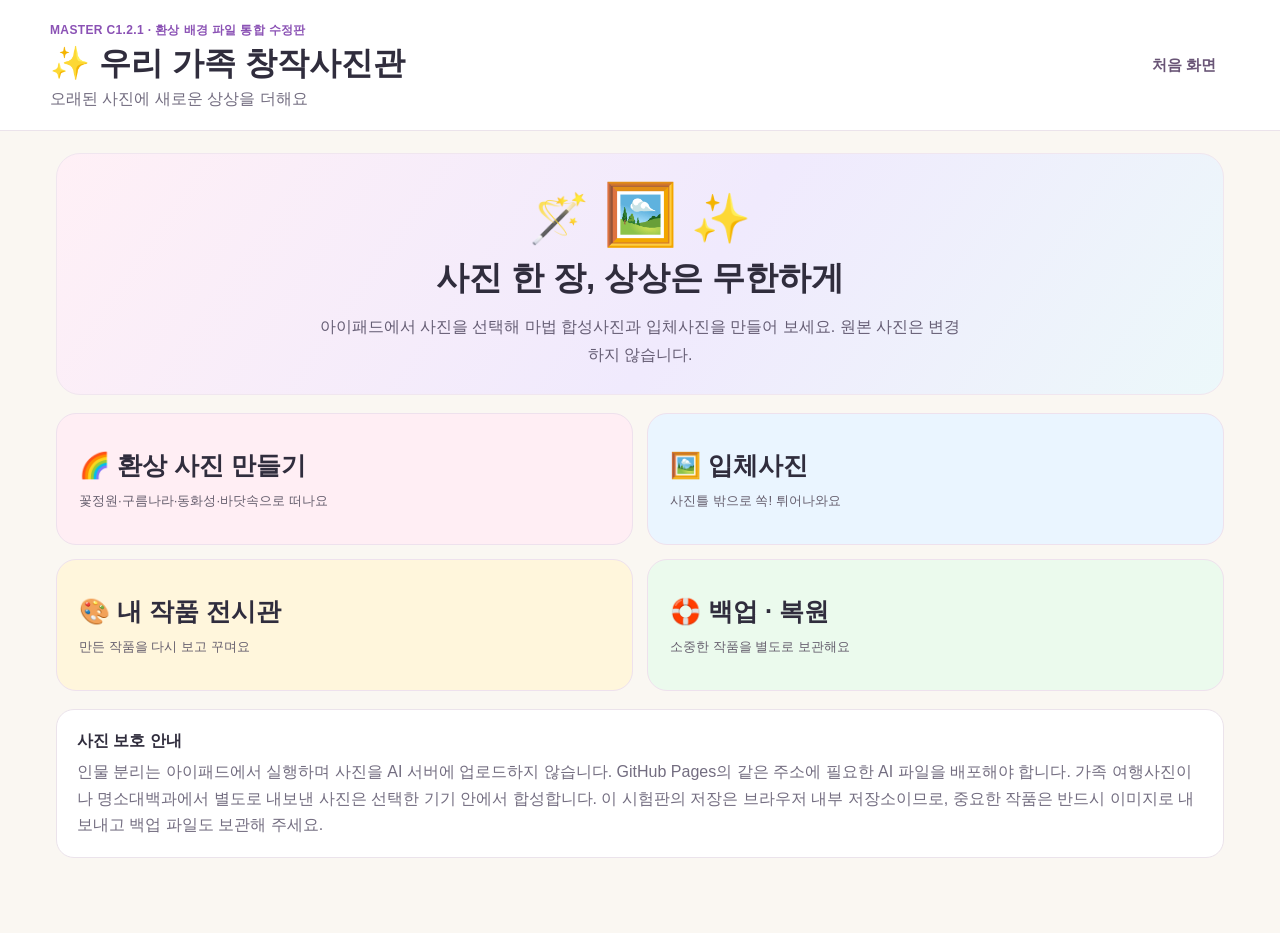
==== commit 7d3f7b3f: "Add files via upload" ====
--- a/index.html
+++ b/index.html
@@ -1,6 +1,6 @@
 <!doctype html>
-<html lang="ko"><head><meta charset="utf-8"><meta name="viewport" content="width=device-width, initial-scale=1, viewport-fit=cover"><meta name="theme-color" content="#faf5ee"><meta name="apple-mobile-web-app-capable" content="yes"><meta name="apple-mobile-web-app-title" content="창작사진관"><title>우리 가족 창작사진관 C1.2.0</title><link rel="manifest" href="manifest.webmanifest"><link rel="stylesheet" href="style.css?v=C1_2_0"></head><body>
-<header><div><span class="eyebrow">MASTER C1.2.0 · 환상 배경 6종 · 마법 작품 만들기</span><h1>✨ 우리 가족 창작사진관</h1><p>오래된 사진에 새로운 상상을 더해요</p></div><button class="quiet" id="homeBtn">처음 화면</button></header>
+<html lang="ko"><head><meta charset="utf-8"><meta name="viewport" content="width=device-width, initial-scale=1, viewport-fit=cover"><meta name="theme-color" content="#faf5ee"><meta name="apple-mobile-web-app-capable" content="yes"><meta name="apple-mobile-web-app-title" content="창작사진관"><title>우리 가족 창작사진관 C1.2.1</title><link rel="manifest" href="manifest.webmanifest"><link rel="stylesheet" href="style.css?v=C1_2_1"></head><body>
+<header><div><span class="eyebrow">MASTER C1.2.1 · 환상 배경 파일 통합 수정판</span><h1>✨ 우리 가족 창작사진관</h1><p>오래된 사진에 새로운 상상을 더해요</p></div><button class="quiet" id="homeBtn">처음 화면</button></header>
 <main>
 <section id="home" class="screen active"><div class="hero"><div class="hero-art">🪄 <span>🖼️</span> ✨</div><h2>사진 한 장, 상상은 무한하게</h2><p>아이패드에서 사진을 선택해 마법 합성사진과 입체사진을 만들어 보세요. 원본 사진은 변경하지 않습니다.</p></div><div class="home-grid"><button class="home-tile pink" data-mode="magic"><b>🌈 환상 사진 만들기</b><span>꽃정원·구름나라·동화성·바닷속으로 떠나요</span></button><button class="home-tile blue" data-mode="pop"><b>🖼️ 입체사진</b><span>사진틀 밖으로 쏙! 튀어나와요</span></button><button class="home-tile cream" id="galleryOpen"><b>🎨 내 작품 전시관</b><span>만든 작품을 다시 보고 꾸며요</span></button><button class="home-tile green" id="backupOpen"><b>🛟 백업 · 복원</b><span>소중한 작품을 별도로 보관해요</span></button></div><div class="notice"><b>사진 보호 안내</b><p>인물 분리는 아이패드에서 실행하며 사진을 AI 서버에 업로드하지 않습니다. GitHub Pages의 같은 주소에 필요한 AI 파일을 배포해야 합니다. 가족 여행사진이나 명소대백과에서 별도로 내보낸 사진은 선택한 기기 안에서 합성합니다. 이 시험판의 저장은 브라우저 내부 저장소이므로, 중요한 작품은 반드시 이미지로 내보내고 백업 파일도 보관해 주세요.</p></div></section>
 <section id="editor" class="screen"><div class="section-head"><div><span class="eyebrow" id="modeLabel">마법 합성사진</span><h2>나만의 작품 만들기</h2></div><button class="quiet" id="backToHome">← 돌아가기</button></div><div class="work-layout"><div class="canvas-wrap"><canvas id="scene" width="900" height="900" aria-label="작품 미리보기"></canvas><div class="canvas-actions"><div class="photo-picker-wrap"><label for="photoFile" class="photo-picker-title">📷 사진 가져오기</label><input type="file" id="photoFile" class="photo-picker" accept="image/*,.jpg,.jpeg,.png,.webp,.heic,.heif" aria-label="아이패드 사진 보관함에서 사진 선택"><div id="photoStatus" class="photo-status" role="status">위의 파일 선택을 누르고 사진 보관함에서 선택하세요.</div></div><button id="exportPng" class="button">⬇️ 완성사진 저장</button></div><div class="help" id="canvasHelp">사진을 고른 뒤 ✂️ 누끼에서 마법으로 인물을 분리해 보세요.</div></div><div class="controls"><div class="tab-row"><button data-tab="setting" class="tab selected">🎨 꾸미기</button><button data-tab="cutout" class="tab">✂️ 누끼</button><button data-tab="details" class="tab">✨ 장식</button><button data-tab="save" class="tab">💾 저장</button></div><div class="panel active" id="panel-setting"><h3>배경 선택</h3><p class="help">🌈 환상 배경을 누르면 작품에 바로 적용됩니다. 아래쪽에는 이전 배경도 남아 있습니다.</p><div id="backgrounds" class="choices"></div><div class="fantasy-actions"><button class="button strong" type="button" id="themeDecorate">🪄 이 배경에 어울리게 꾸미기</button><button class="button" type="button" id="themeClear">장식 없이 보기</button></div>
@@ -16,4 +16,4 @@
 </div><h3>인물 조절</h3><label>크기 <output id="scaleValue">100%</output><input type="range" id="scale" min="20" max="250" value="100"></label><label>기울기 <output id="rotateValue">0°</output><input type="range" id="rotate" min="-45" max="45" value="0"></label><label>그림자 <output id="shadowValue">45%</output><input type="range" id="shadow" min="0" max="100" value="45"></label><button class="button" id="resetPosition">인물 가운데로</button><div id="popSettings"><h3>액자 스타일</h3><div id="frames" class="choices"></div><label>액자 크기 <output id="frameSizeValue">70%</output><input type="range" id="frameSize" min="45" max="95" value="70"></label></div></div><div class="panel" id="panel-cutout"><h3>🪄 마법으로 인물 따기</h3><p class="help">아이 사진을 선택한 다음 버튼을 한 번 누르세요. 배경을 AI가 자동으로 분리합니다. <b>사진 원본은 외부 AI 서버에 보내지 않고 아이패드에서 처리합니다.</b> 실행에 필요한 프로그램은 창작사진관과 같은 주소에서 내려받습니다.</p><button class="button strong" id="autoPerson" type="button">🪄 자동으로 인물 따기</button><div id="personStatus" class="photo-status" role="status">사진을 가져온 뒤 마법 버튼을 누르세요.</div><details class="manual-tools"><summary>어른용: 가장자리만 조금 다듬기 (선택사항)</summary><p class="help">잘못 지워진 부분만 복구할 수 있습니다. 아이가 직접 사용할 필요는 없습니다.</p><div class="actions"><button class="button selected-tool" data-brush="erase">지우개</button><button class="button" data-brush="restore">복구 붓</button><button class="button" id="autoCorners" type="button" style="display:none">숨긴 이전 도구</button></div><label>붓 크기 <output id="brushValue">40</output><input type="range" id="brushSize" min="8" max="140" value="40"></label><div class="actions"><button class="button" id="undoMask">↶ 되돌리기</button><button class="button" id="resetMask">처음으로</button></div></details></div><div class="panel" id="panel-details"><h3>장식 더하기</h3><div class="stickers" id="stickers"></div><p class="help">장식을 누르면 작품에 추가됩니다. 화면에서 끌어서 이동할 수 있습니다.</p><div class="actions"><button class="button" id="deleteSticker">선택 장식 삭제</button><button class="button" id="clearSticker">장식 모두 지우기</button></div><label>장식 크기 <output id="stickerSizeValue">80</output><input type="range" id="stickerSize" min="30" max="180" value="80"></label><h3>작품 제목</h3><input type="text" id="artText" maxlength="32" placeholder="예: 별나라로 떠난 날"></div><div class="panel" id="panel-save"><h3>완성한 작품 보관하기</h3><label>작품 이름 (비워두면 배경 이름으로 자동 지정)<input id="artName" type="text" maxlength="50" placeholder="내 마법 사진"></label><div class="actions"><button class="button strong" id="saveProject">💾 새 작품으로 저장</button><button class="button" id="overwriteProject" hidden>기존 작품 수정 저장</button><button class="button" id="exportPng2">⬇️ PNG 내보내기</button></div><p class="help">다시 편집한 작품을 저장해도 이전 작품은 그대로 남습니다. 별도로 「기존 작품 수정 저장」을 누를 때만 해당 작품을 변경합니다. 작품과 편집 정보를 기기의 브라우저 저장소에 보관합니다. Safari 데이터를 지우거나 앱을 삭제하면 사라질 수 있습니다. 중요한 작품은 꼭 내보내기와 백업을 하세요.</p></div></div></div></section>
 <section id="gallery" class="screen"><div class="section-head"><div><span class="eyebrow">내가 만든 상상의 사진</span><h2>🎨 내 작품 전시관 <span id="workCount"></span></h2></div><button class="button" id="galleryHome">+ 새로운 작품</button></div><div class="gallery-filter" role="group" aria-label="작품 전시관 보기"><button type="button" id="galleryAll" class="button selected-filter">전체 작품</button><button type="button" id="galleryFavorites" class="button">⭐ 즐겨찾기</button></div><div id="galleryGrid" class="gallery-grid"></div><div id="emptyGallery" class="empty">아직 작품이 없어요.<br>첫 마법 사진을 만들어 볼까요? ✨</div><div class="slide-tools"><button class="button" id="slideStart">▶ 자동 감상</button><button class="button" id="slideStop">■ 멈추기</button><label class="slide-speed-label">넘김 간격 <select id="slideSpeed" aria-label="자동 감상 넘김 간격"><option value="3000">3초</option><option value="5000" selected>5초</option><option value="8000">8초</option></select></label></div></section>
 <section id="backup" class="screen"><div class="section-head"><div><span class="eyebrow">자료 보호</span><h2>🛟 백업 · 복원</h2></div><button class="quiet" id="backupHome">← 돌아가기</button></div><div class="info-card"><h3>작품 전체 백업</h3><p>전시관의 작품 사진과 편집 정보를 하나의 JSON 파일로 내보냅니다. 파일이 커질 수 있으며 Safari의 브라우저 저장 기능보다 별도 백업이 안전합니다.</p><button class="button strong" id="backupDownload">전체 백업 파일 만들기</button></div><div class="info-card"><h3>백업에서 복원</h3><p>기존 작품은 그대로 두고, 백업에만 있는 작품을 추가합니다. 같은 작품 ID가 있으면 기존 작품을 보존합니다.</p><label class="button" for="backupFile">백업 파일 선택</label><input type="file" id="backupFile" accept="application/json,.json" hidden></div><div class="info-card"><h3>기기 저장 안내</h3><p>이 버전은 계정 없이 단일 기기에서 동작합니다. 같은 GitHub Pages 주소의 다른 앱과 저장 용량을 공유할 수도 있습니다. 기존 명소대백과·음식도감의 Safari 데이터를 삭제하지 마세요.</p></div></section>
-</main><div id="toast" role="status"></div><div id="viewModal" class="modal hidden"><div class="modal-inner"><div class="modal-top"><b id="modalTitle"></b><button class="quiet" id="modalClose">닫기 ✕</button></div><img id="modalImage" alt="완성된 작품"><div class="actions"><button class="button" id="modalFavorite">☆ 즐겨찾기</button><button class="button" id="modalEdit">✏️ 다른 작품 만들기</button><button class="button" id="modalDownload">⬇️ 이미지 저장</button><button class="button danger" id="modalDelete">작품 삭제</button></div></div></div><script src="fantasy_assets.js?v=C1_2_0"></script><script src="app.js?v=C1_2_0"></script></body></html>
+</main><div id="toast" role="status"></div><div id="viewModal" class="modal hidden"><div class="modal-inner"><div class="modal-top"><b id="modalTitle"></b><button class="quiet" id="modalClose">닫기 ✕</button></div><img id="modalImage" alt="완성된 작품"><div class="actions"><button class="button" id="modalFavorite">☆ 즐겨찾기</button><button class="button" id="modalEdit">✏️ 다른 작품 만들기</button><button class="button" id="modalDownload">⬇️ 이미지 저장</button><button class="button danger" id="modalDelete">작품 삭제</button></div></div></div><script src="app.js?v=C1_2_1"></script></body></html>
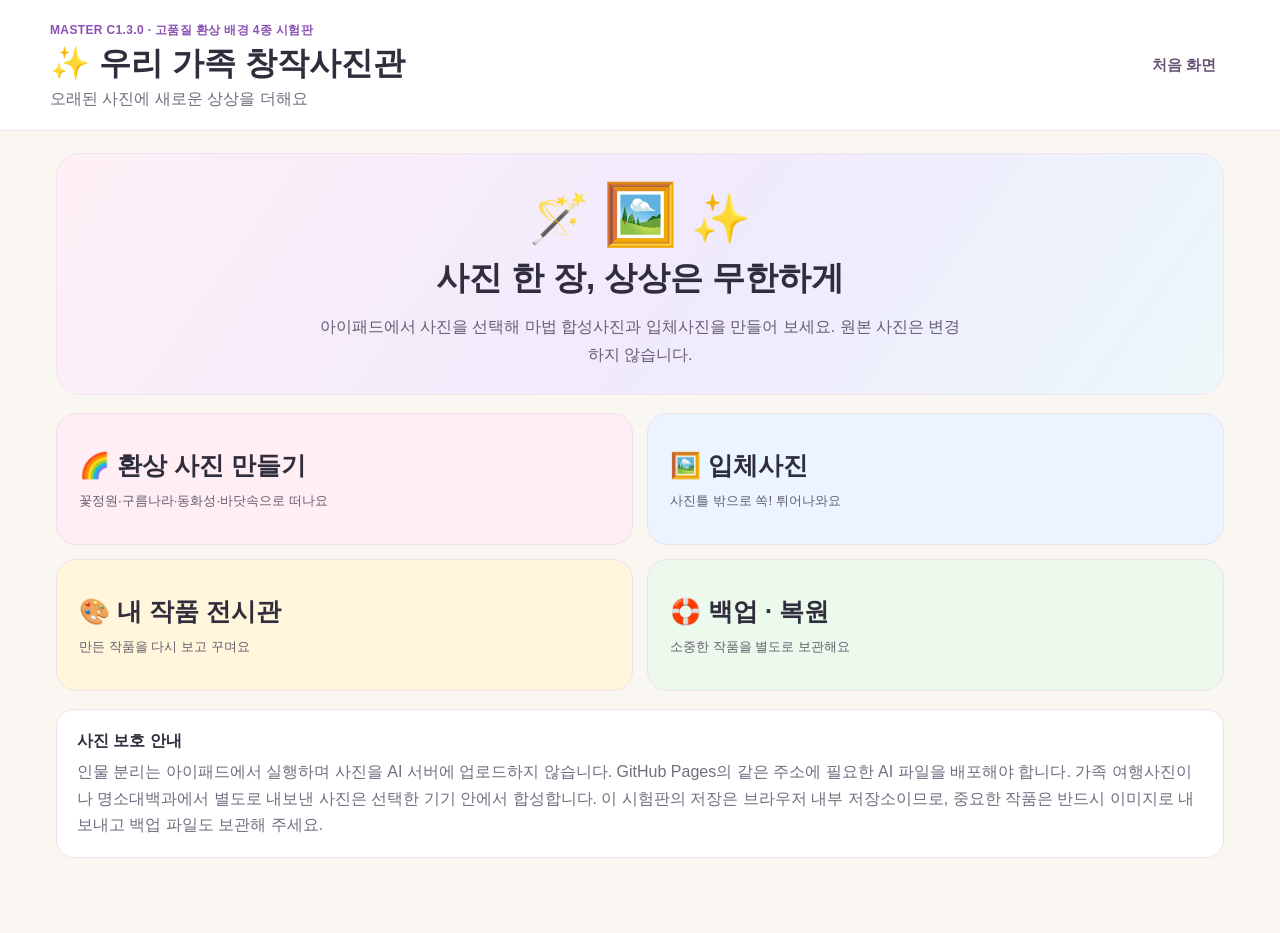
==== commit 4c03421d: "Add files via upload" ====
--- a/index.html
+++ b/index.html
@@ -1,6 +1,6 @@
 <!doctype html>
-<html lang="ko"><head><meta charset="utf-8"><meta name="viewport" content="width=device-width, initial-scale=1, viewport-fit=cover"><meta name="theme-color" content="#faf5ee"><meta name="apple-mobile-web-app-capable" content="yes"><meta name="apple-mobile-web-app-title" content="창작사진관"><title>우리 가족 창작사진관 C1.2.1</title><link rel="manifest" href="manifest.webmanifest"><link rel="stylesheet" href="style.css?v=C1_2_1"></head><body>
-<header><div><span class="eyebrow">MASTER C1.2.1 · 환상 배경 파일 통합 수정판</span><h1>✨ 우리 가족 창작사진관</h1><p>오래된 사진에 새로운 상상을 더해요</p></div><button class="quiet" id="homeBtn">처음 화면</button></header>
+<html lang="ko"><head><meta charset="utf-8"><meta name="viewport" content="width=device-width, initial-scale=1, viewport-fit=cover"><meta name="theme-color" content="#faf5ee"><meta name="apple-mobile-web-app-capable" content="yes"><meta name="apple-mobile-web-app-title" content="창작사진관"><title>우리 가족 창작사진관 C1.3.0</title><link rel="manifest" href="manifest.webmanifest"><link rel="stylesheet" href="style.css?v=C1_2_1"></head><body>
+<header><div><span class="eyebrow">MASTER C1.3.0 · 고품질 환상 배경 4종 시험판</span><h1>✨ 우리 가족 창작사진관</h1><p>오래된 사진에 새로운 상상을 더해요</p></div><button class="quiet" id="homeBtn">처음 화면</button></header>
 <main>
 <section id="home" class="screen active"><div class="hero"><div class="hero-art">🪄 <span>🖼️</span> ✨</div><h2>사진 한 장, 상상은 무한하게</h2><p>아이패드에서 사진을 선택해 마법 합성사진과 입체사진을 만들어 보세요. 원본 사진은 변경하지 않습니다.</p></div><div class="home-grid"><button class="home-tile pink" data-mode="magic"><b>🌈 환상 사진 만들기</b><span>꽃정원·구름나라·동화성·바닷속으로 떠나요</span></button><button class="home-tile blue" data-mode="pop"><b>🖼️ 입체사진</b><span>사진틀 밖으로 쏙! 튀어나와요</span></button><button class="home-tile cream" id="galleryOpen"><b>🎨 내 작품 전시관</b><span>만든 작품을 다시 보고 꾸며요</span></button><button class="home-tile green" id="backupOpen"><b>🛟 백업 · 복원</b><span>소중한 작품을 별도로 보관해요</span></button></div><div class="notice"><b>사진 보호 안내</b><p>인물 분리는 아이패드에서 실행하며 사진을 AI 서버에 업로드하지 않습니다. GitHub Pages의 같은 주소에 필요한 AI 파일을 배포해야 합니다. 가족 여행사진이나 명소대백과에서 별도로 내보낸 사진은 선택한 기기 안에서 합성합니다. 이 시험판의 저장은 브라우저 내부 저장소이므로, 중요한 작품은 반드시 이미지로 내보내고 백업 파일도 보관해 주세요.</p></div></section>
 <section id="editor" class="screen"><div class="section-head"><div><span class="eyebrow" id="modeLabel">마법 합성사진</span><h2>나만의 작품 만들기</h2></div><button class="quiet" id="backToHome">← 돌아가기</button></div><div class="work-layout"><div class="canvas-wrap"><canvas id="scene" width="900" height="900" aria-label="작품 미리보기"></canvas><div class="canvas-actions"><div class="photo-picker-wrap"><label for="photoFile" class="photo-picker-title">📷 사진 가져오기</label><input type="file" id="photoFile" class="photo-picker" accept="image/*,.jpg,.jpeg,.png,.webp,.heic,.heif" aria-label="아이패드 사진 보관함에서 사진 선택"><div id="photoStatus" class="photo-status" role="status">위의 파일 선택을 누르고 사진 보관함에서 선택하세요.</div></div><button id="exportPng" class="button">⬇️ 완성사진 저장</button></div><div class="help" id="canvasHelp">사진을 고른 뒤 ✂️ 누끼에서 마법으로 인물을 분리해 보세요.</div></div><div class="controls"><div class="tab-row"><button data-tab="setting" class="tab selected">🎨 꾸미기</button><button data-tab="cutout" class="tab">✂️ 누끼</button><button data-tab="details" class="tab">✨ 장식</button><button data-tab="save" class="tab">💾 저장</button></div><div class="panel active" id="panel-setting"><h3>배경 선택</h3><p class="help">🌈 환상 배경을 누르면 작품에 바로 적용됩니다. 아래쪽에는 이전 배경도 남아 있습니다.</p><div id="backgrounds" class="choices"></div><div class="fantasy-actions"><button class="button strong" type="button" id="themeDecorate">🪄 이 배경에 어울리게 꾸미기</button><button class="button" type="button" id="themeClear">장식 없이 보기</button></div>
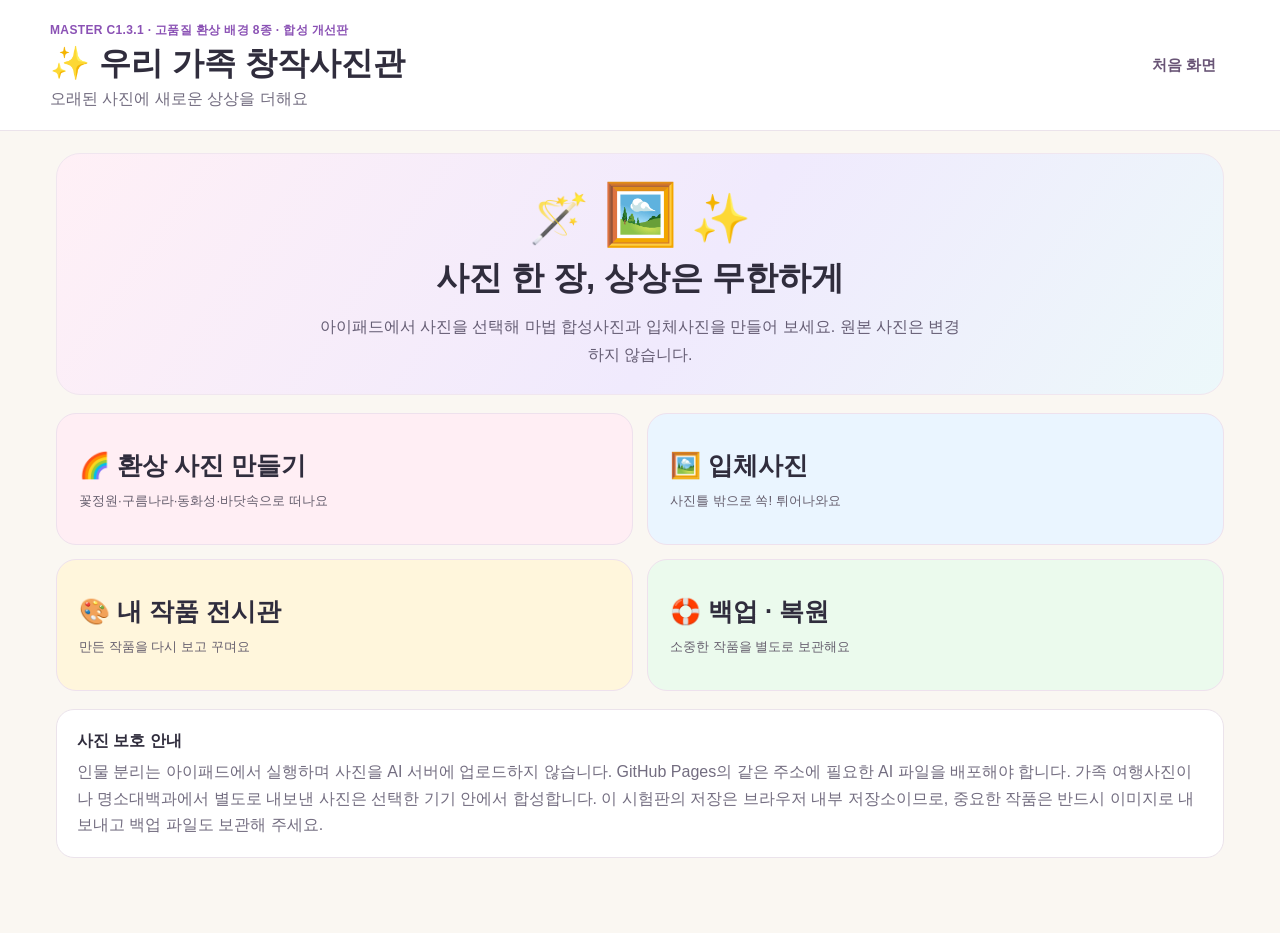
==== commit fdb67bc5: "Add files via upload" ====
--- a/index.html
+++ b/index.html
@@ -1,6 +1,6 @@
 <!doctype html>
-<html lang="ko"><head><meta charset="utf-8"><meta name="viewport" content="width=device-width, initial-scale=1, viewport-fit=cover"><meta name="theme-color" content="#faf5ee"><meta name="apple-mobile-web-app-capable" content="yes"><meta name="apple-mobile-web-app-title" content="창작사진관"><title>우리 가족 창작사진관 C1.3.0</title><link rel="manifest" href="manifest.webmanifest"><link rel="stylesheet" href="style.css?v=C1_2_1"></head><body>
-<header><div><span class="eyebrow">MASTER C1.3.0 · 고품질 환상 배경 4종 시험판</span><h1>✨ 우리 가족 창작사진관</h1><p>오래된 사진에 새로운 상상을 더해요</p></div><button class="quiet" id="homeBtn">처음 화면</button></header>
+<html lang="ko"><head><meta charset="utf-8"><meta name="viewport" content="width=device-width, initial-scale=1, viewport-fit=cover"><meta name="theme-color" content="#faf5ee"><meta name="apple-mobile-web-app-capable" content="yes"><meta name="apple-mobile-web-app-title" content="창작사진관"><title>우리 가족 창작사진관 C1.3.1</title><link rel="manifest" href="manifest.webmanifest"><link rel="stylesheet" href="style.css?v=C1_3_1"></head><body>
+<header><div><span class="eyebrow">MASTER C1.3.1 · 고품질 환상 배경 8종 · 합성 개선판</span><h1>✨ 우리 가족 창작사진관</h1><p>오래된 사진에 새로운 상상을 더해요</p></div><button class="quiet" id="homeBtn">처음 화면</button></header>
 <main>
 <section id="home" class="screen active"><div class="hero"><div class="hero-art">🪄 <span>🖼️</span> ✨</div><h2>사진 한 장, 상상은 무한하게</h2><p>아이패드에서 사진을 선택해 마법 합성사진과 입체사진을 만들어 보세요. 원본 사진은 변경하지 않습니다.</p></div><div class="home-grid"><button class="home-tile pink" data-mode="magic"><b>🌈 환상 사진 만들기</b><span>꽃정원·구름나라·동화성·바닷속으로 떠나요</span></button><button class="home-tile blue" data-mode="pop"><b>🖼️ 입체사진</b><span>사진틀 밖으로 쏙! 튀어나와요</span></button><button class="home-tile cream" id="galleryOpen"><b>🎨 내 작품 전시관</b><span>만든 작품을 다시 보고 꾸며요</span></button><button class="home-tile green" id="backupOpen"><b>🛟 백업 · 복원</b><span>소중한 작품을 별도로 보관해요</span></button></div><div class="notice"><b>사진 보호 안내</b><p>인물 분리는 아이패드에서 실행하며 사진을 AI 서버에 업로드하지 않습니다. GitHub Pages의 같은 주소에 필요한 AI 파일을 배포해야 합니다. 가족 여행사진이나 명소대백과에서 별도로 내보낸 사진은 선택한 기기 안에서 합성합니다. 이 시험판의 저장은 브라우저 내부 저장소이므로, 중요한 작품은 반드시 이미지로 내보내고 백업 파일도 보관해 주세요.</p></div></section>
 <section id="editor" class="screen"><div class="section-head"><div><span class="eyebrow" id="modeLabel">마법 합성사진</span><h2>나만의 작품 만들기</h2></div><button class="quiet" id="backToHome">← 돌아가기</button></div><div class="work-layout"><div class="canvas-wrap"><canvas id="scene" width="900" height="900" aria-label="작품 미리보기"></canvas><div class="canvas-actions"><div class="photo-picker-wrap"><label for="photoFile" class="photo-picker-title">📷 사진 가져오기</label><input type="file" id="photoFile" class="photo-picker" accept="image/*,.jpg,.jpeg,.png,.webp,.heic,.heif" aria-label="아이패드 사진 보관함에서 사진 선택"><div id="photoStatus" class="photo-status" role="status">위의 파일 선택을 누르고 사진 보관함에서 선택하세요.</div></div><button id="exportPng" class="button">⬇️ 완성사진 저장</button></div><div class="help" id="canvasHelp">사진을 고른 뒤 ✂️ 누끼에서 마법으로 인물을 분리해 보세요.</div></div><div class="controls"><div class="tab-row"><button data-tab="setting" class="tab selected">🎨 꾸미기</button><button data-tab="cutout" class="tab">✂️ 누끼</button><button data-tab="details" class="tab">✨ 장식</button><button data-tab="save" class="tab">💾 저장</button></div><div class="panel active" id="panel-setting"><h3>배경 선택</h3><p class="help">🌈 환상 배경을 누르면 작품에 바로 적용됩니다. 아래쪽에는 이전 배경도 남아 있습니다.</p><div id="backgrounds" class="choices"></div><div class="fantasy-actions"><button class="button strong" type="button" id="themeDecorate">🪄 이 배경에 어울리게 꾸미기</button><button class="button" type="button" id="themeClear">장식 없이 보기</button></div>
@@ -16,4 +16,4 @@
 </div><h3>인물 조절</h3><label>크기 <output id="scaleValue">100%</output><input type="range" id="scale" min="20" max="250" value="100"></label><label>기울기 <output id="rotateValue">0°</output><input type="range" id="rotate" min="-45" max="45" value="0"></label><label>그림자 <output id="shadowValue">45%</output><input type="range" id="shadow" min="0" max="100" value="45"></label><button class="button" id="resetPosition">인물 가운데로</button><div id="popSettings"><h3>액자 스타일</h3><div id="frames" class="choices"></div><label>액자 크기 <output id="frameSizeValue">70%</output><input type="range" id="frameSize" min="45" max="95" value="70"></label></div></div><div class="panel" id="panel-cutout"><h3>🪄 마법으로 인물 따기</h3><p class="help">아이 사진을 선택한 다음 버튼을 한 번 누르세요. 배경을 AI가 자동으로 분리합니다. <b>사진 원본은 외부 AI 서버에 보내지 않고 아이패드에서 처리합니다.</b> 실행에 필요한 프로그램은 창작사진관과 같은 주소에서 내려받습니다.</p><button class="button strong" id="autoPerson" type="button">🪄 자동으로 인물 따기</button><div id="personStatus" class="photo-status" role="status">사진을 가져온 뒤 마법 버튼을 누르세요.</div><details class="manual-tools"><summary>어른용: 가장자리만 조금 다듬기 (선택사항)</summary><p class="help">잘못 지워진 부분만 복구할 수 있습니다. 아이가 직접 사용할 필요는 없습니다.</p><div class="actions"><button class="button selected-tool" data-brush="erase">지우개</button><button class="button" data-brush="restore">복구 붓</button><button class="button" id="autoCorners" type="button" style="display:none">숨긴 이전 도구</button></div><label>붓 크기 <output id="brushValue">40</output><input type="range" id="brushSize" min="8" max="140" value="40"></label><div class="actions"><button class="button" id="undoMask">↶ 되돌리기</button><button class="button" id="resetMask">처음으로</button></div></details></div><div class="panel" id="panel-details"><h3>장식 더하기</h3><div class="stickers" id="stickers"></div><p class="help">장식을 누르면 작품에 추가됩니다. 화면에서 끌어서 이동할 수 있습니다.</p><div class="actions"><button class="button" id="deleteSticker">선택 장식 삭제</button><button class="button" id="clearSticker">장식 모두 지우기</button></div><label>장식 크기 <output id="stickerSizeValue">80</output><input type="range" id="stickerSize" min="30" max="180" value="80"></label><h3>작품 제목</h3><input type="text" id="artText" maxlength="32" placeholder="예: 별나라로 떠난 날"></div><div class="panel" id="panel-save"><h3>완성한 작품 보관하기</h3><label>작품 이름 (비워두면 배경 이름으로 자동 지정)<input id="artName" type="text" maxlength="50" placeholder="내 마법 사진"></label><div class="actions"><button class="button strong" id="saveProject">💾 새 작품으로 저장</button><button class="button" id="overwriteProject" hidden>기존 작품 수정 저장</button><button class="button" id="exportPng2">⬇️ PNG 내보내기</button></div><p class="help">다시 편집한 작품을 저장해도 이전 작품은 그대로 남습니다. 별도로 「기존 작품 수정 저장」을 누를 때만 해당 작품을 변경합니다. 작품과 편집 정보를 기기의 브라우저 저장소에 보관합니다. Safari 데이터를 지우거나 앱을 삭제하면 사라질 수 있습니다. 중요한 작품은 꼭 내보내기와 백업을 하세요.</p></div></div></div></section>
 <section id="gallery" class="screen"><div class="section-head"><div><span class="eyebrow">내가 만든 상상의 사진</span><h2>🎨 내 작품 전시관 <span id="workCount"></span></h2></div><button class="button" id="galleryHome">+ 새로운 작품</button></div><div class="gallery-filter" role="group" aria-label="작품 전시관 보기"><button type="button" id="galleryAll" class="button selected-filter">전체 작품</button><button type="button" id="galleryFavorites" class="button">⭐ 즐겨찾기</button></div><div id="galleryGrid" class="gallery-grid"></div><div id="emptyGallery" class="empty">아직 작품이 없어요.<br>첫 마법 사진을 만들어 볼까요? ✨</div><div class="slide-tools"><button class="button" id="slideStart">▶ 자동 감상</button><button class="button" id="slideStop">■ 멈추기</button><label class="slide-speed-label">넘김 간격 <select id="slideSpeed" aria-label="자동 감상 넘김 간격"><option value="3000">3초</option><option value="5000" selected>5초</option><option value="8000">8초</option></select></label></div></section>
 <section id="backup" class="screen"><div class="section-head"><div><span class="eyebrow">자료 보호</span><h2>🛟 백업 · 복원</h2></div><button class="quiet" id="backupHome">← 돌아가기</button></div><div class="info-card"><h3>작품 전체 백업</h3><p>전시관의 작품 사진과 편집 정보를 하나의 JSON 파일로 내보냅니다. 파일이 커질 수 있으며 Safari의 브라우저 저장 기능보다 별도 백업이 안전합니다.</p><button class="button strong" id="backupDownload">전체 백업 파일 만들기</button></div><div class="info-card"><h3>백업에서 복원</h3><p>기존 작품은 그대로 두고, 백업에만 있는 작품을 추가합니다. 같은 작품 ID가 있으면 기존 작품을 보존합니다.</p><label class="button" for="backupFile">백업 파일 선택</label><input type="file" id="backupFile" accept="application/json,.json" hidden></div><div class="info-card"><h3>기기 저장 안내</h3><p>이 버전은 계정 없이 단일 기기에서 동작합니다. 같은 GitHub Pages 주소의 다른 앱과 저장 용량을 공유할 수도 있습니다. 기존 명소대백과·음식도감의 Safari 데이터를 삭제하지 마세요.</p></div></section>
-</main><div id="toast" role="status"></div><div id="viewModal" class="modal hidden"><div class="modal-inner"><div class="modal-top"><b id="modalTitle"></b><button class="quiet" id="modalClose">닫기 ✕</button></div><img id="modalImage" alt="완성된 작품"><div class="actions"><button class="button" id="modalFavorite">☆ 즐겨찾기</button><button class="button" id="modalEdit">✏️ 다른 작품 만들기</button><button class="button" id="modalDownload">⬇️ 이미지 저장</button><button class="button danger" id="modalDelete">작품 삭제</button></div></div></div><script src="app.js?v=C1_2_1"></script></body></html>
+</main><div id="toast" role="status"></div><div id="viewModal" class="modal hidden"><div class="modal-inner"><div class="modal-top"><b id="modalTitle"></b><button class="quiet" id="modalClose">닫기 ✕</button></div><img id="modalImage" alt="완성된 작품"><div class="actions"><button class="button" id="modalFavorite">☆ 즐겨찾기</button><button class="button" id="modalEdit">✏️ 다른 작품 만들기</button><button class="button" id="modalDownload">⬇️ 이미지 저장</button><button class="button danger" id="modalDelete">작품 삭제</button></div></div></div><script src="app.js?v=C1_3_1"></script></body></html>
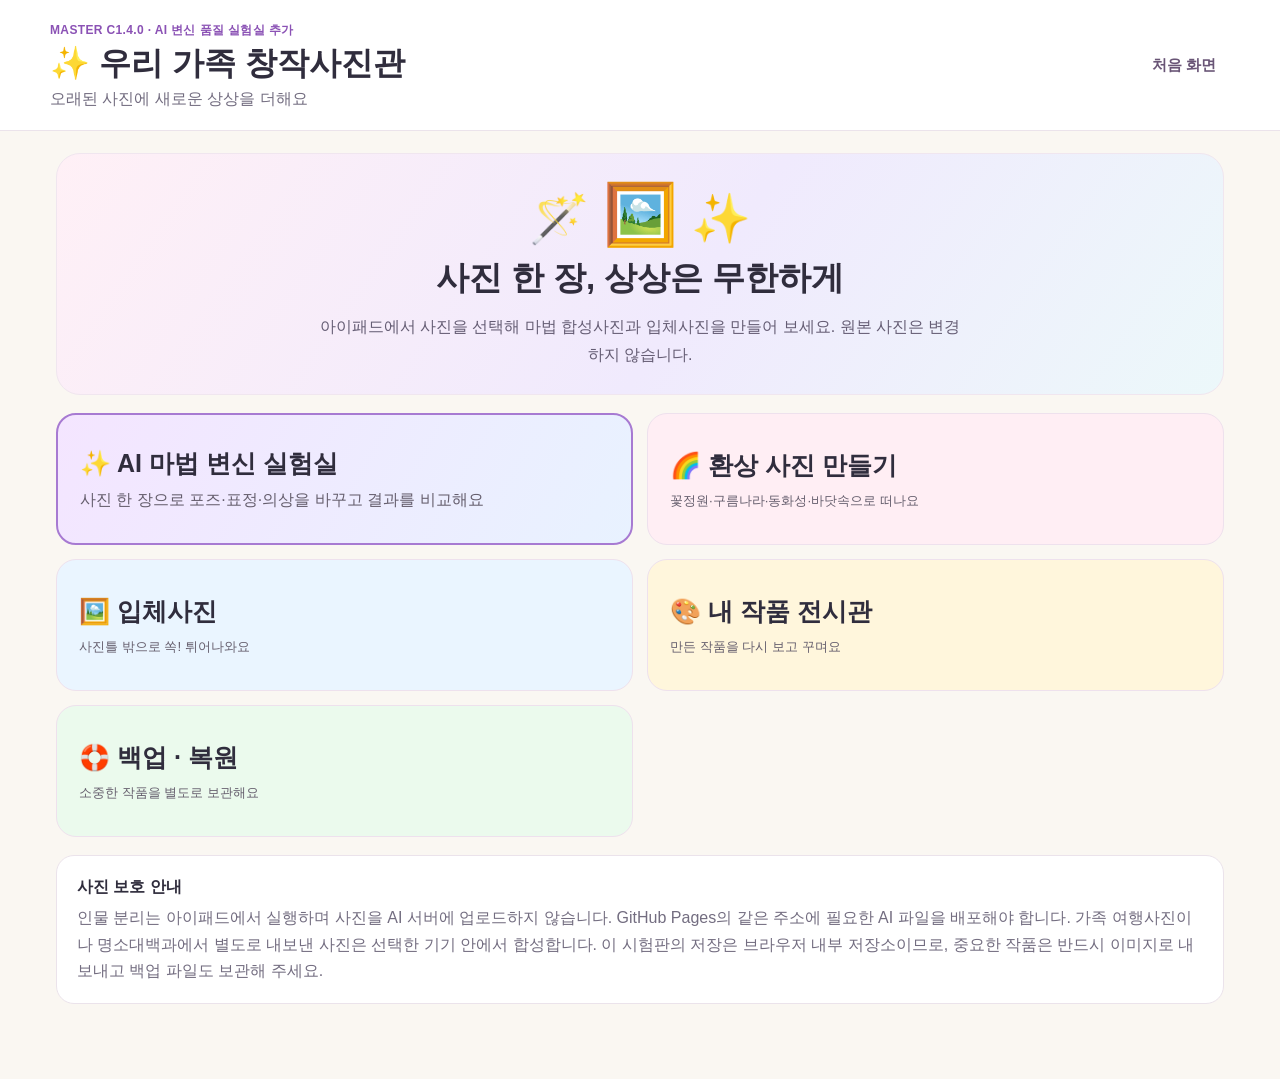
==== commit a52669b5: "Add files via upload" ====
--- a/index.html
+++ b/index.html
@@ -1,9 +1,9 @@
 <!doctype html>
-<html lang="ko"><head><meta charset="utf-8"><meta name="viewport" content="width=device-width, initial-scale=1, viewport-fit=cover"><meta name="theme-color" content="#faf5ee"><meta name="apple-mobile-web-app-capable" content="yes"><meta name="apple-mobile-web-app-title" content="창작사진관"><title>우리 가족 창작사진관 C1.3.1</title><link rel="manifest" href="manifest.webmanifest"><link rel="stylesheet" href="style.css?v=C1_3_1"></head><body>
-<header><div><span class="eyebrow">MASTER C1.3.1 · 고품질 환상 배경 8종 · 합성 개선판</span><h1>✨ 우리 가족 창작사진관</h1><p>오래된 사진에 새로운 상상을 더해요</p></div><button class="quiet" id="homeBtn">처음 화면</button></header>
+<html lang="ko"><head><meta charset="utf-8"><meta name="viewport" content="width=device-width, initial-scale=1, viewport-fit=cover"><meta name="theme-color" content="#faf5ee"><meta name="apple-mobile-web-app-capable" content="yes"><meta name="apple-mobile-web-app-title" content="창작사진관"><title>우리 가족 창작사진관 C1.4.0</title><link rel="manifest" href="manifest.webmanifest"><link rel="stylesheet" href="style.css?v=C1_4_0"></head><body>
+<header><div><span class="eyebrow">MASTER C1.4.0 · AI 변신 품질 실험실 추가</span><h1>✨ 우리 가족 창작사진관</h1><p>오래된 사진에 새로운 상상을 더해요</p></div><button class="quiet" id="homeBtn">처음 화면</button></header>
 <main>
-<section id="home" class="screen active"><div class="hero"><div class="hero-art">🪄 <span>🖼️</span> ✨</div><h2>사진 한 장, 상상은 무한하게</h2><p>아이패드에서 사진을 선택해 마법 합성사진과 입체사진을 만들어 보세요. 원본 사진은 변경하지 않습니다.</p></div><div class="home-grid"><button class="home-tile pink" data-mode="magic"><b>🌈 환상 사진 만들기</b><span>꽃정원·구름나라·동화성·바닷속으로 떠나요</span></button><button class="home-tile blue" data-mode="pop"><b>🖼️ 입체사진</b><span>사진틀 밖으로 쏙! 튀어나와요</span></button><button class="home-tile cream" id="galleryOpen"><b>🎨 내 작품 전시관</b><span>만든 작품을 다시 보고 꾸며요</span></button><button class="home-tile green" id="backupOpen"><b>🛟 백업 · 복원</b><span>소중한 작품을 별도로 보관해요</span></button></div><div class="notice"><b>사진 보호 안내</b><p>인물 분리는 아이패드에서 실행하며 사진을 AI 서버에 업로드하지 않습니다. GitHub Pages의 같은 주소에 필요한 AI 파일을 배포해야 합니다. 가족 여행사진이나 명소대백과에서 별도로 내보낸 사진은 선택한 기기 안에서 합성합니다. 이 시험판의 저장은 브라우저 내부 저장소이므로, 중요한 작품은 반드시 이미지로 내보내고 백업 파일도 보관해 주세요.</p></div></section>
-<section id="editor" class="screen"><div class="section-head"><div><span class="eyebrow" id="modeLabel">마법 합성사진</span><h2>나만의 작품 만들기</h2></div><button class="quiet" id="backToHome">← 돌아가기</button></div><div class="work-layout"><div class="canvas-wrap"><canvas id="scene" width="900" height="900" aria-label="작품 미리보기"></canvas><div class="canvas-actions"><div class="photo-picker-wrap"><label for="photoFile" class="photo-picker-title">📷 사진 가져오기</label><input type="file" id="photoFile" class="photo-picker" accept="image/*,.jpg,.jpeg,.png,.webp,.heic,.heif" aria-label="아이패드 사진 보관함에서 사진 선택"><div id="photoStatus" class="photo-status" role="status">위의 파일 선택을 누르고 사진 보관함에서 선택하세요.</div></div><button id="exportPng" class="button">⬇️ 완성사진 저장</button></div><div class="help" id="canvasHelp">사진을 고른 뒤 ✂️ 누끼에서 마법으로 인물을 분리해 보세요.</div></div><div class="controls"><div class="tab-row"><button data-tab="setting" class="tab selected">🎨 꾸미기</button><button data-tab="cutout" class="tab">✂️ 누끼</button><button data-tab="details" class="tab">✨ 장식</button><button data-tab="save" class="tab">💾 저장</button></div><div class="panel active" id="panel-setting"><h3>배경 선택</h3><p class="help">🌈 환상 배경을 누르면 작품에 바로 적용됩니다. 아래쪽에는 이전 배경도 남아 있습니다.</p><div id="backgrounds" class="choices"></div><div class="fantasy-actions"><button class="button strong" type="button" id="themeDecorate">🪄 이 배경에 어울리게 꾸미기</button><button class="button" type="button" id="themeClear">장식 없이 보기</button></div>
+<section id="home" class="screen active"><div class="hero"><div class="hero-art">🪄 <span>🖼️</span> ✨</div><h2>사진 한 장, 상상은 무한하게</h2><p>아이패드에서 사진을 선택해 마법 합성사진과 입체사진을 만들어 보세요. 원본 사진은 변경하지 않습니다.</p></div><div class="home-grid"><a class="home-tile ai-tile" href="ai-lab.html"><b>✨ AI 마법 변신 실험실</b><span>사진 한 장으로 포즈·표정·의상을 바꾸고 결과를 비교해요</span></a><button class="home-tile pink" data-mode="magic"><b>🌈 환상 사진 만들기</b><span>꽃정원·구름나라·동화성·바닷속으로 떠나요</span></button><button class="home-tile blue" data-mode="pop"><b>🖼️ 입체사진</b><span>사진틀 밖으로 쏙! 튀어나와요</span></button><button class="home-tile cream" id="galleryOpen"><b>🎨 내 작품 전시관</b><span>만든 작품을 다시 보고 꾸며요</span></button><button class="home-tile green" id="backupOpen"><b>🛟 백업 · 복원</b><span>소중한 작품을 별도로 보관해요</span></button></div><div class="notice"><b>사진 보호 안내</b><p>인물 분리는 아이패드에서 실행하며 사진을 AI 서버에 업로드하지 않습니다. GitHub Pages의 같은 주소에 필요한 AI 파일을 배포해야 합니다. 가족 여행사진이나 명소대백과에서 별도로 내보낸 사진은 선택한 기기 안에서 합성합니다. 이 시험판의 저장은 브라우저 내부 저장소이므로, 중요한 작품은 반드시 이미지로 내보내고 백업 파일도 보관해 주세요.</p></div></section>
+<section id="editor" class="screen"><div class="section-head"><div><span class="eyebrow" id="modeLabel">마법 합성사진</span><h2>나만의 작품 만들기</h2></div><button class="quiet" id="backToHome">← 돌아가기</button></div><div class="work-layout"><div class="canvas-wrap"><canvas id="scene" width="900" height="900" aria-label="작품 미리보기"></canvas><div class="canvas-actions"><div class="photo-picker-wrap"><label for="photoFile" class="photo-picker-title">📷 사진 가져오기</label><input type="file" id="photoFile" class="photo-picker" accept="image/*,.jpg,.jpeg,.png,.webp,.heic,.heif" aria-label="아이패드 사진 보관함에서 사진 선택"><div id="photoStatus" class="photo-status" role="status">위의 파일 선택을 누르고 사진 보관함에서 선택하세요.</div></div><button id="exportPng" class="button">⬇️ 완성사진 저장</button></div><div class="help" id="canvasHelp">사진을 고른 뒤 ✂️ 누끼에서 마법으로 인물을 분리해 보세요.</div></div><div class="controls"><div class="tab-row"><button data-tab="setting" class="tab selected">🎨 꾸미기</button><button data-tab="cutout" class="tab">✂️ 누끼</button><button data-tab="details" class="tab">✨ 장식</button><button data-tab="save" class="tab">💾 저장</button></div><div class="panel active" id="panel-setting"><h3>배경 선택</h3><p class="help">🌈 환상 배경을 누르면 작품에 바로 적용됩니다. 고품질 환상 배경 8종 중에서 선택하세요.</p><div id="backgrounds" class="choices"></div><div class="fantasy-actions"><button class="button strong" type="button" id="themeDecorate">🪄 이 배경에 어울리게 꾸미기</button><button class="button" type="button" id="themeClear">장식 없이 보기</button></div>
 <div class="travel-import">
 <h3>🏖️ 우리 가족 상상여행</h3><p class="help">가족이 찍은 여행사진을 배경으로 골라 보세요. 아이만 자동 누끼따기한 뒤 여행지 풍경에 배치할 수 있습니다.</p>
 <label class="photo-picker-title" for="travelBackgroundFile">📷 가족 여행사진 배경 가져오기</label>
@@ -16,4 +16,4 @@
 </div><h3>인물 조절</h3><label>크기 <output id="scaleValue">100%</output><input type="range" id="scale" min="20" max="250" value="100"></label><label>기울기 <output id="rotateValue">0°</output><input type="range" id="rotate" min="-45" max="45" value="0"></label><label>그림자 <output id="shadowValue">45%</output><input type="range" id="shadow" min="0" max="100" value="45"></label><button class="button" id="resetPosition">인물 가운데로</button><div id="popSettings"><h3>액자 스타일</h3><div id="frames" class="choices"></div><label>액자 크기 <output id="frameSizeValue">70%</output><input type="range" id="frameSize" min="45" max="95" value="70"></label></div></div><div class="panel" id="panel-cutout"><h3>🪄 마법으로 인물 따기</h3><p class="help">아이 사진을 선택한 다음 버튼을 한 번 누르세요. 배경을 AI가 자동으로 분리합니다. <b>사진 원본은 외부 AI 서버에 보내지 않고 아이패드에서 처리합니다.</b> 실행에 필요한 프로그램은 창작사진관과 같은 주소에서 내려받습니다.</p><button class="button strong" id="autoPerson" type="button">🪄 자동으로 인물 따기</button><div id="personStatus" class="photo-status" role="status">사진을 가져온 뒤 마법 버튼을 누르세요.</div><details class="manual-tools"><summary>어른용: 가장자리만 조금 다듬기 (선택사항)</summary><p class="help">잘못 지워진 부분만 복구할 수 있습니다. 아이가 직접 사용할 필요는 없습니다.</p><div class="actions"><button class="button selected-tool" data-brush="erase">지우개</button><button class="button" data-brush="restore">복구 붓</button><button class="button" id="autoCorners" type="button" style="display:none">숨긴 이전 도구</button></div><label>붓 크기 <output id="brushValue">40</output><input type="range" id="brushSize" min="8" max="140" value="40"></label><div class="actions"><button class="button" id="undoMask">↶ 되돌리기</button><button class="button" id="resetMask">처음으로</button></div></details></div><div class="panel" id="panel-details"><h3>장식 더하기</h3><div class="stickers" id="stickers"></div><p class="help">장식을 누르면 작품에 추가됩니다. 화면에서 끌어서 이동할 수 있습니다.</p><div class="actions"><button class="button" id="deleteSticker">선택 장식 삭제</button><button class="button" id="clearSticker">장식 모두 지우기</button></div><label>장식 크기 <output id="stickerSizeValue">80</output><input type="range" id="stickerSize" min="30" max="180" value="80"></label><h3>작품 제목</h3><input type="text" id="artText" maxlength="32" placeholder="예: 별나라로 떠난 날"></div><div class="panel" id="panel-save"><h3>완성한 작품 보관하기</h3><label>작품 이름 (비워두면 배경 이름으로 자동 지정)<input id="artName" type="text" maxlength="50" placeholder="내 마법 사진"></label><div class="actions"><button class="button strong" id="saveProject">💾 새 작품으로 저장</button><button class="button" id="overwriteProject" hidden>기존 작품 수정 저장</button><button class="button" id="exportPng2">⬇️ PNG 내보내기</button></div><p class="help">다시 편집한 작품을 저장해도 이전 작품은 그대로 남습니다. 별도로 「기존 작품 수정 저장」을 누를 때만 해당 작품을 변경합니다. 작품과 편집 정보를 기기의 브라우저 저장소에 보관합니다. Safari 데이터를 지우거나 앱을 삭제하면 사라질 수 있습니다. 중요한 작품은 꼭 내보내기와 백업을 하세요.</p></div></div></div></section>
 <section id="gallery" class="screen"><div class="section-head"><div><span class="eyebrow">내가 만든 상상의 사진</span><h2>🎨 내 작품 전시관 <span id="workCount"></span></h2></div><button class="button" id="galleryHome">+ 새로운 작품</button></div><div class="gallery-filter" role="group" aria-label="작품 전시관 보기"><button type="button" id="galleryAll" class="button selected-filter">전체 작품</button><button type="button" id="galleryFavorites" class="button">⭐ 즐겨찾기</button></div><div id="galleryGrid" class="gallery-grid"></div><div id="emptyGallery" class="empty">아직 작품이 없어요.<br>첫 마법 사진을 만들어 볼까요? ✨</div><div class="slide-tools"><button class="button" id="slideStart">▶ 자동 감상</button><button class="button" id="slideStop">■ 멈추기</button><label class="slide-speed-label">넘김 간격 <select id="slideSpeed" aria-label="자동 감상 넘김 간격"><option value="3000">3초</option><option value="5000" selected>5초</option><option value="8000">8초</option></select></label></div></section>
 <section id="backup" class="screen"><div class="section-head"><div><span class="eyebrow">자료 보호</span><h2>🛟 백업 · 복원</h2></div><button class="quiet" id="backupHome">← 돌아가기</button></div><div class="info-card"><h3>작품 전체 백업</h3><p>전시관의 작품 사진과 편집 정보를 하나의 JSON 파일로 내보냅니다. 파일이 커질 수 있으며 Safari의 브라우저 저장 기능보다 별도 백업이 안전합니다.</p><button class="button strong" id="backupDownload">전체 백업 파일 만들기</button></div><div class="info-card"><h3>백업에서 복원</h3><p>기존 작품은 그대로 두고, 백업에만 있는 작품을 추가합니다. 같은 작품 ID가 있으면 기존 작품을 보존합니다.</p><label class="button" for="backupFile">백업 파일 선택</label><input type="file" id="backupFile" accept="application/json,.json" hidden></div><div class="info-card"><h3>기기 저장 안내</h3><p>이 버전은 계정 없이 단일 기기에서 동작합니다. 같은 GitHub Pages 주소의 다른 앱과 저장 용량을 공유할 수도 있습니다. 기존 명소대백과·음식도감의 Safari 데이터를 삭제하지 마세요.</p></div></section>
-</main><div id="toast" role="status"></div><div id="viewModal" class="modal hidden"><div class="modal-inner"><div class="modal-top"><b id="modalTitle"></b><button class="quiet" id="modalClose">닫기 ✕</button></div><img id="modalImage" alt="완성된 작품"><div class="actions"><button class="button" id="modalFavorite">☆ 즐겨찾기</button><button class="button" id="modalEdit">✏️ 다른 작품 만들기</button><button class="button" id="modalDownload">⬇️ 이미지 저장</button><button class="button danger" id="modalDelete">작품 삭제</button></div></div></div><script src="app.js?v=C1_3_1"></script></body></html>
+</main><div id="toast" role="status"></div><div id="viewModal" class="modal hidden"><div class="modal-inner"><div class="modal-top"><b id="modalTitle"></b><button class="quiet" id="modalClose">닫기 ✕</button></div><img id="modalImage" alt="완성된 작품"><div class="actions"><button class="button" id="modalFavorite">☆ 즐겨찾기</button><button class="button" id="modalEdit">✏️ 다른 작품 만들기</button><button class="button" id="modalDownload">⬇️ 이미지 저장</button><button class="button danger" id="modalDelete">작품 삭제</button></div></div></div><script src="app.js?v=C1_4_0"></script></body></html>
--- a/style.css
+++ b/style.css
@@ -24,3 +24,5 @@
 .fantasy-actions{display:flex;flex-wrap:wrap;gap:8px;margin:11px 0 18px}
 .fantasy-actions .button{flex:1 1 160px}
 @media(max-width:380px){#backgrounds{grid-template-columns:repeat(2,minmax(0,1fr))}}
+
+.ai-tile{background:linear-gradient(120deg,#f4e5ff,#e8f2ff);text-decoration:none;border:2px solid #a77ad2}.ai-tile:hover{border-color:#8050ad}
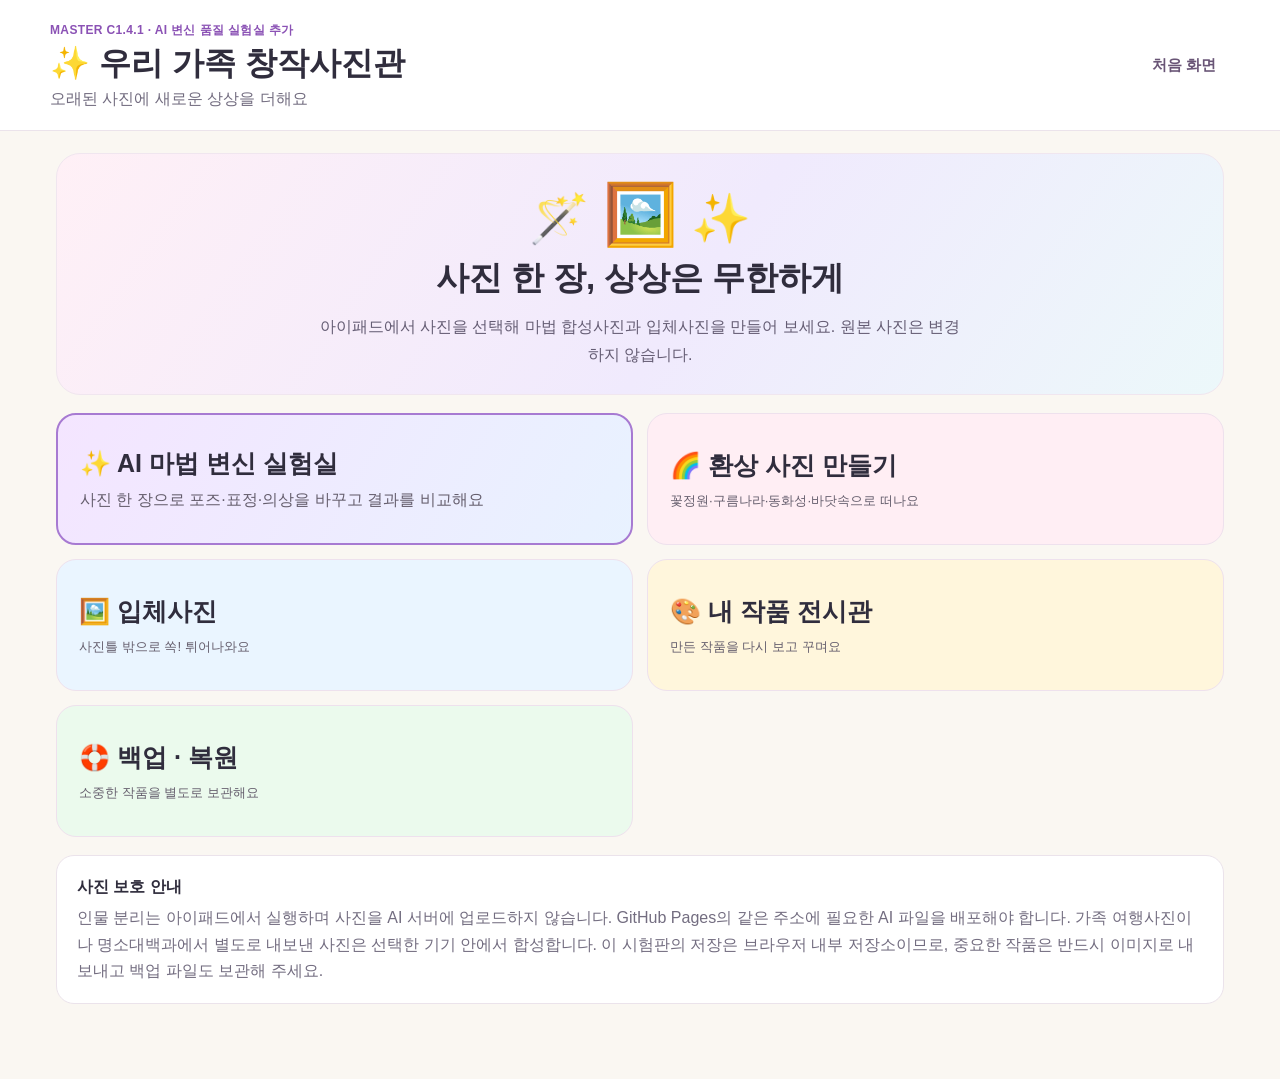
==== commit 962da0b5: "Add files via upload" ====
--- a/index.html
+++ b/index.html
@@ -1,6 +1,6 @@
 <!doctype html>
-<html lang="ko"><head><meta charset="utf-8"><meta name="viewport" content="width=device-width, initial-scale=1, viewport-fit=cover"><meta name="theme-color" content="#faf5ee"><meta name="apple-mobile-web-app-capable" content="yes"><meta name="apple-mobile-web-app-title" content="창작사진관"><title>우리 가족 창작사진관 C1.4.0</title><link rel="manifest" href="manifest.webmanifest"><link rel="stylesheet" href="style.css?v=C1_4_0"></head><body>
-<header><div><span class="eyebrow">MASTER C1.4.0 · AI 변신 품질 실험실 추가</span><h1>✨ 우리 가족 창작사진관</h1><p>오래된 사진에 새로운 상상을 더해요</p></div><button class="quiet" id="homeBtn">처음 화면</button></header>
+<html lang="ko"><head><meta charset="utf-8"><meta name="viewport" content="width=device-width, initial-scale=1, viewport-fit=cover"><meta name="theme-color" content="#faf5ee"><meta name="apple-mobile-web-app-capable" content="yes"><meta name="apple-mobile-web-app-title" content="창작사진관"><title>우리 가족 창작사진관 C1.4.1</title><link rel="manifest" href="manifest.webmanifest"><link rel="stylesheet" href="style.css?v=C1_4_1"></head><body>
+<header><div><span class="eyebrow">MASTER C1.4.1 · AI 변신 품질 실험실 추가</span><h1>✨ 우리 가족 창작사진관</h1><p>오래된 사진에 새로운 상상을 더해요</p></div><button class="quiet" id="homeBtn">처음 화면</button></header>
 <main>
 <section id="home" class="screen active"><div class="hero"><div class="hero-art">🪄 <span>🖼️</span> ✨</div><h2>사진 한 장, 상상은 무한하게</h2><p>아이패드에서 사진을 선택해 마법 합성사진과 입체사진을 만들어 보세요. 원본 사진은 변경하지 않습니다.</p></div><div class="home-grid"><a class="home-tile ai-tile" href="ai-lab.html"><b>✨ AI 마법 변신 실험실</b><span>사진 한 장으로 포즈·표정·의상을 바꾸고 결과를 비교해요</span></a><button class="home-tile pink" data-mode="magic"><b>🌈 환상 사진 만들기</b><span>꽃정원·구름나라·동화성·바닷속으로 떠나요</span></button><button class="home-tile blue" data-mode="pop"><b>🖼️ 입체사진</b><span>사진틀 밖으로 쏙! 튀어나와요</span></button><button class="home-tile cream" id="galleryOpen"><b>🎨 내 작품 전시관</b><span>만든 작품을 다시 보고 꾸며요</span></button><button class="home-tile green" id="backupOpen"><b>🛟 백업 · 복원</b><span>소중한 작품을 별도로 보관해요</span></button></div><div class="notice"><b>사진 보호 안내</b><p>인물 분리는 아이패드에서 실행하며 사진을 AI 서버에 업로드하지 않습니다. GitHub Pages의 같은 주소에 필요한 AI 파일을 배포해야 합니다. 가족 여행사진이나 명소대백과에서 별도로 내보낸 사진은 선택한 기기 안에서 합성합니다. 이 시험판의 저장은 브라우저 내부 저장소이므로, 중요한 작품은 반드시 이미지로 내보내고 백업 파일도 보관해 주세요.</p></div></section>
 <section id="editor" class="screen"><div class="section-head"><div><span class="eyebrow" id="modeLabel">마법 합성사진</span><h2>나만의 작품 만들기</h2></div><button class="quiet" id="backToHome">← 돌아가기</button></div><div class="work-layout"><div class="canvas-wrap"><canvas id="scene" width="900" height="900" aria-label="작품 미리보기"></canvas><div class="canvas-actions"><div class="photo-picker-wrap"><label for="photoFile" class="photo-picker-title">📷 사진 가져오기</label><input type="file" id="photoFile" class="photo-picker" accept="image/*,.jpg,.jpeg,.png,.webp,.heic,.heif" aria-label="아이패드 사진 보관함에서 사진 선택"><div id="photoStatus" class="photo-status" role="status">위의 파일 선택을 누르고 사진 보관함에서 선택하세요.</div></div><button id="exportPng" class="button">⬇️ 완성사진 저장</button></div><div class="help" id="canvasHelp">사진을 고른 뒤 ✂️ 누끼에서 마법으로 인물을 분리해 보세요.</div></div><div class="controls"><div class="tab-row"><button data-tab="setting" class="tab selected">🎨 꾸미기</button><button data-tab="cutout" class="tab">✂️ 누끼</button><button data-tab="details" class="tab">✨ 장식</button><button data-tab="save" class="tab">💾 저장</button></div><div class="panel active" id="panel-setting"><h3>배경 선택</h3><p class="help">🌈 환상 배경을 누르면 작품에 바로 적용됩니다. 고품질 환상 배경 8종 중에서 선택하세요.</p><div id="backgrounds" class="choices"></div><div class="fantasy-actions"><button class="button strong" type="button" id="themeDecorate">🪄 이 배경에 어울리게 꾸미기</button><button class="button" type="button" id="themeClear">장식 없이 보기</button></div>
@@ -16,4 +16,4 @@
 </div><h3>인물 조절</h3><label>크기 <output id="scaleValue">100%</output><input type="range" id="scale" min="20" max="250" value="100"></label><label>기울기 <output id="rotateValue">0°</output><input type="range" id="rotate" min="-45" max="45" value="0"></label><label>그림자 <output id="shadowValue">45%</output><input type="range" id="shadow" min="0" max="100" value="45"></label><button class="button" id="resetPosition">인물 가운데로</button><div id="popSettings"><h3>액자 스타일</h3><div id="frames" class="choices"></div><label>액자 크기 <output id="frameSizeValue">70%</output><input type="range" id="frameSize" min="45" max="95" value="70"></label></div></div><div class="panel" id="panel-cutout"><h3>🪄 마법으로 인물 따기</h3><p class="help">아이 사진을 선택한 다음 버튼을 한 번 누르세요. 배경을 AI가 자동으로 분리합니다. <b>사진 원본은 외부 AI 서버에 보내지 않고 아이패드에서 처리합니다.</b> 실행에 필요한 프로그램은 창작사진관과 같은 주소에서 내려받습니다.</p><button class="button strong" id="autoPerson" type="button">🪄 자동으로 인물 따기</button><div id="personStatus" class="photo-status" role="status">사진을 가져온 뒤 마법 버튼을 누르세요.</div><details class="manual-tools"><summary>어른용: 가장자리만 조금 다듬기 (선택사항)</summary><p class="help">잘못 지워진 부분만 복구할 수 있습니다. 아이가 직접 사용할 필요는 없습니다.</p><div class="actions"><button class="button selected-tool" data-brush="erase">지우개</button><button class="button" data-brush="restore">복구 붓</button><button class="button" id="autoCorners" type="button" style="display:none">숨긴 이전 도구</button></div><label>붓 크기 <output id="brushValue">40</output><input type="range" id="brushSize" min="8" max="140" value="40"></label><div class="actions"><button class="button" id="undoMask">↶ 되돌리기</button><button class="button" id="resetMask">처음으로</button></div></details></div><div class="panel" id="panel-details"><h3>장식 더하기</h3><div class="stickers" id="stickers"></div><p class="help">장식을 누르면 작품에 추가됩니다. 화면에서 끌어서 이동할 수 있습니다.</p><div class="actions"><button class="button" id="deleteSticker">선택 장식 삭제</button><button class="button" id="clearSticker">장식 모두 지우기</button></div><label>장식 크기 <output id="stickerSizeValue">80</output><input type="range" id="stickerSize" min="30" max="180" value="80"></label><h3>작품 제목</h3><input type="text" id="artText" maxlength="32" placeholder="예: 별나라로 떠난 날"></div><div class="panel" id="panel-save"><h3>완성한 작품 보관하기</h3><label>작품 이름 (비워두면 배경 이름으로 자동 지정)<input id="artName" type="text" maxlength="50" placeholder="내 마법 사진"></label><div class="actions"><button class="button strong" id="saveProject">💾 새 작품으로 저장</button><button class="button" id="overwriteProject" hidden>기존 작품 수정 저장</button><button class="button" id="exportPng2">⬇️ PNG 내보내기</button></div><p class="help">다시 편집한 작품을 저장해도 이전 작품은 그대로 남습니다. 별도로 「기존 작품 수정 저장」을 누를 때만 해당 작품을 변경합니다. 작품과 편집 정보를 기기의 브라우저 저장소에 보관합니다. Safari 데이터를 지우거나 앱을 삭제하면 사라질 수 있습니다. 중요한 작품은 꼭 내보내기와 백업을 하세요.</p></div></div></div></section>
 <section id="gallery" class="screen"><div class="section-head"><div><span class="eyebrow">내가 만든 상상의 사진</span><h2>🎨 내 작품 전시관 <span id="workCount"></span></h2></div><button class="button" id="galleryHome">+ 새로운 작품</button></div><div class="gallery-filter" role="group" aria-label="작품 전시관 보기"><button type="button" id="galleryAll" class="button selected-filter">전체 작품</button><button type="button" id="galleryFavorites" class="button">⭐ 즐겨찾기</button></div><div id="galleryGrid" class="gallery-grid"></div><div id="emptyGallery" class="empty">아직 작품이 없어요.<br>첫 마법 사진을 만들어 볼까요? ✨</div><div class="slide-tools"><button class="button" id="slideStart">▶ 자동 감상</button><button class="button" id="slideStop">■ 멈추기</button><label class="slide-speed-label">넘김 간격 <select id="slideSpeed" aria-label="자동 감상 넘김 간격"><option value="3000">3초</option><option value="5000" selected>5초</option><option value="8000">8초</option></select></label></div></section>
 <section id="backup" class="screen"><div class="section-head"><div><span class="eyebrow">자료 보호</span><h2>🛟 백업 · 복원</h2></div><button class="quiet" id="backupHome">← 돌아가기</button></div><div class="info-card"><h3>작품 전체 백업</h3><p>전시관의 작품 사진과 편집 정보를 하나의 JSON 파일로 내보냅니다. 파일이 커질 수 있으며 Safari의 브라우저 저장 기능보다 별도 백업이 안전합니다.</p><button class="button strong" id="backupDownload">전체 백업 파일 만들기</button></div><div class="info-card"><h3>백업에서 복원</h3><p>기존 작품은 그대로 두고, 백업에만 있는 작품을 추가합니다. 같은 작품 ID가 있으면 기존 작품을 보존합니다.</p><label class="button" for="backupFile">백업 파일 선택</label><input type="file" id="backupFile" accept="application/json,.json" hidden></div><div class="info-card"><h3>기기 저장 안내</h3><p>이 버전은 계정 없이 단일 기기에서 동작합니다. 같은 GitHub Pages 주소의 다른 앱과 저장 용량을 공유할 수도 있습니다. 기존 명소대백과·음식도감의 Safari 데이터를 삭제하지 마세요.</p></div></section>
-</main><div id="toast" role="status"></div><div id="viewModal" class="modal hidden"><div class="modal-inner"><div class="modal-top"><b id="modalTitle"></b><button class="quiet" id="modalClose">닫기 ✕</button></div><img id="modalImage" alt="완성된 작품"><div class="actions"><button class="button" id="modalFavorite">☆ 즐겨찾기</button><button class="button" id="modalEdit">✏️ 다른 작품 만들기</button><button class="button" id="modalDownload">⬇️ 이미지 저장</button><button class="button danger" id="modalDelete">작품 삭제</button></div></div></div><script src="app.js?v=C1_4_0"></script></body></html>
+</main><div id="toast" role="status"></div><div id="viewModal" class="modal hidden"><div class="modal-inner"><div class="modal-top"><b id="modalTitle"></b><button class="quiet" id="modalClose">닫기 ✕</button></div><img id="modalImage" alt="완성된 작품"><div class="actions"><button class="button" id="modalFavorite">☆ 즐겨찾기</button><button class="button" id="modalEdit">✏️ 다른 작품 만들기</button><button class="button" id="modalDownload">⬇️ 이미지 저장</button><button class="button danger" id="modalDelete">작품 삭제</button></div></div></div><script src="app.js?v=C1_4_1"></script></body></html>
